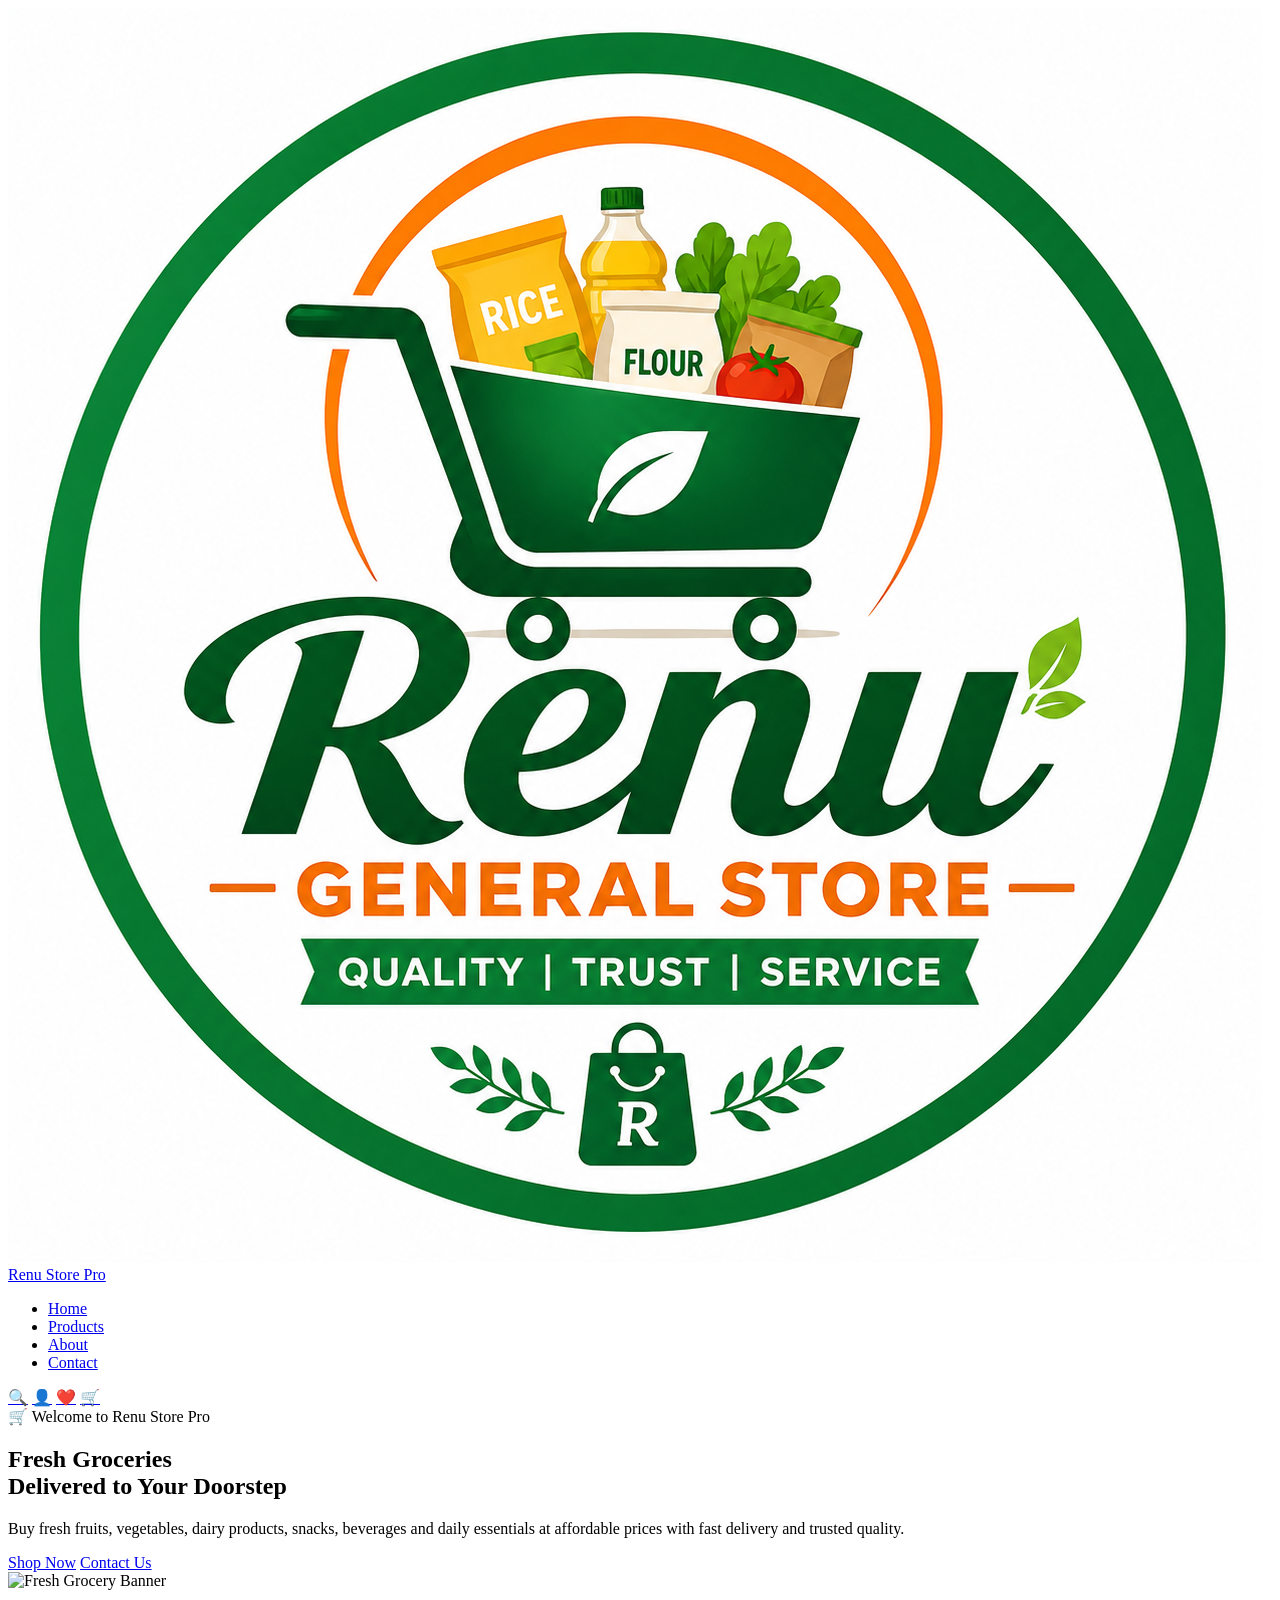
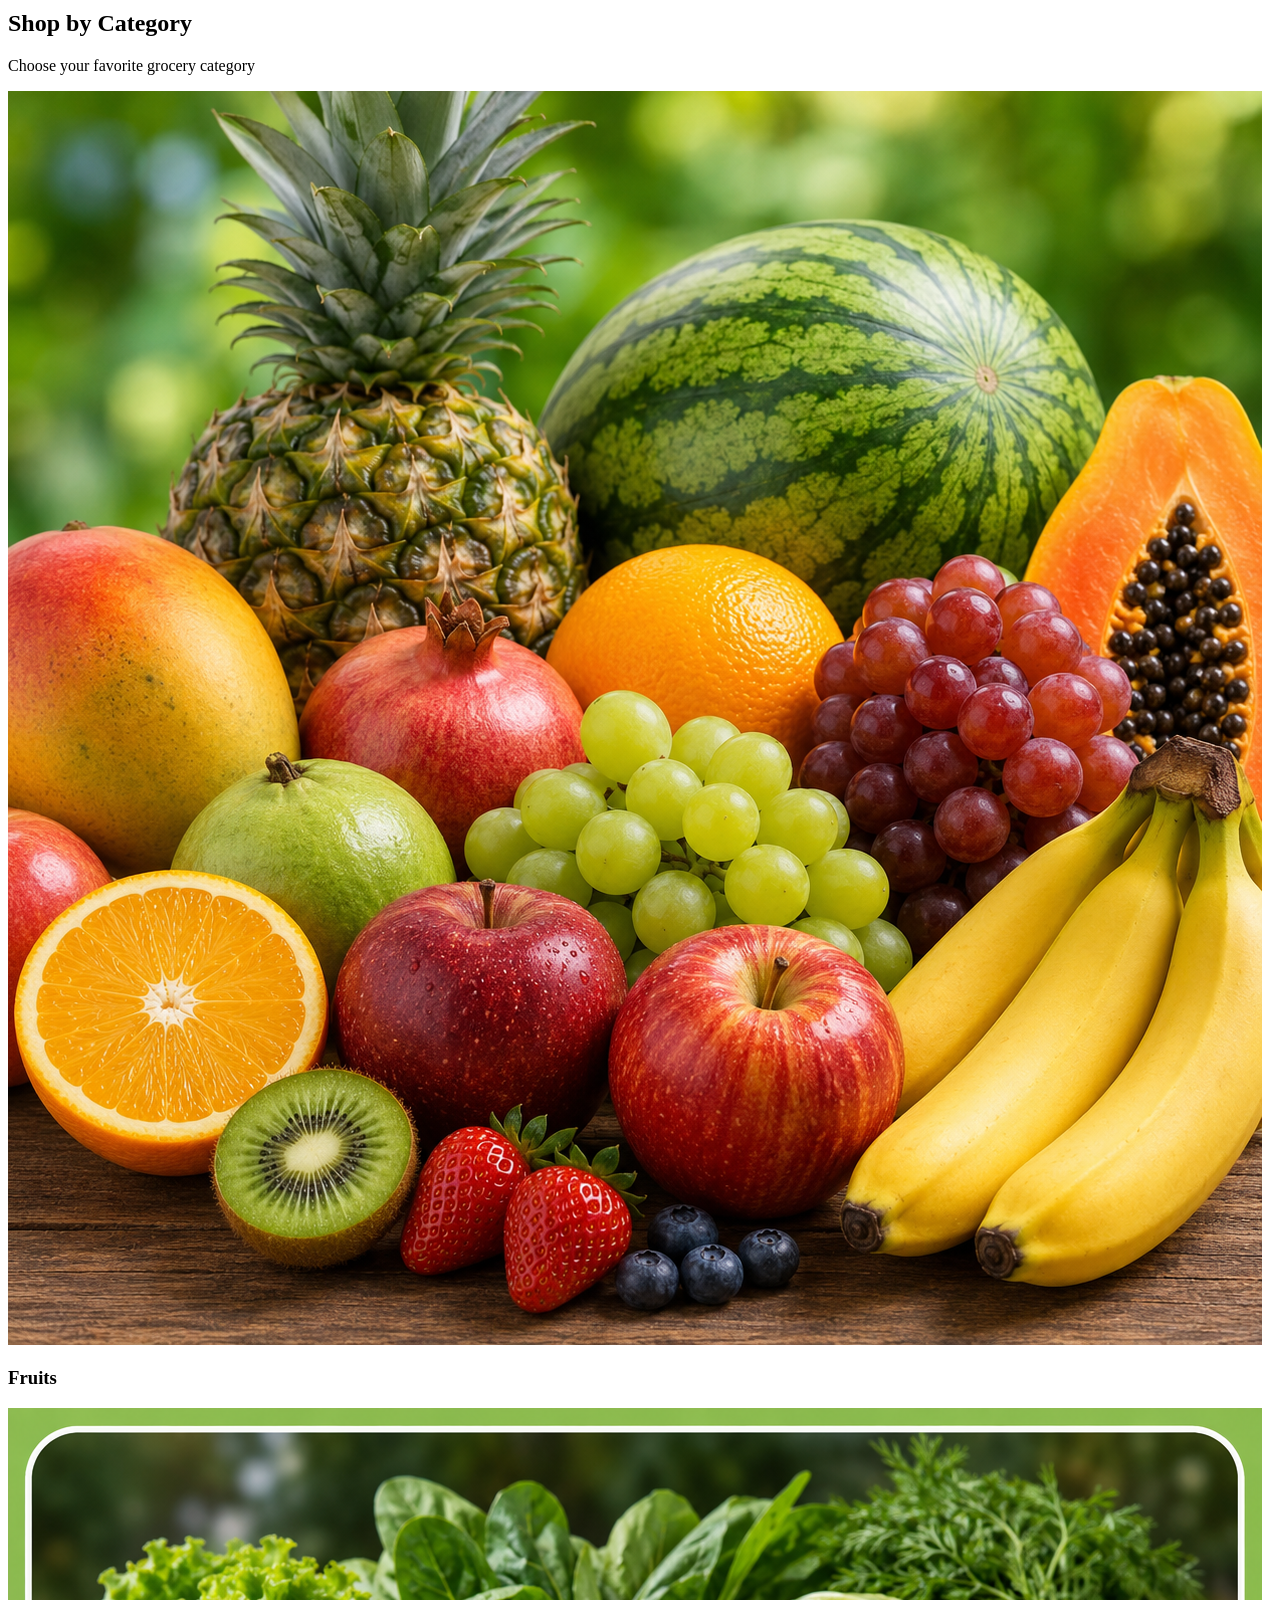
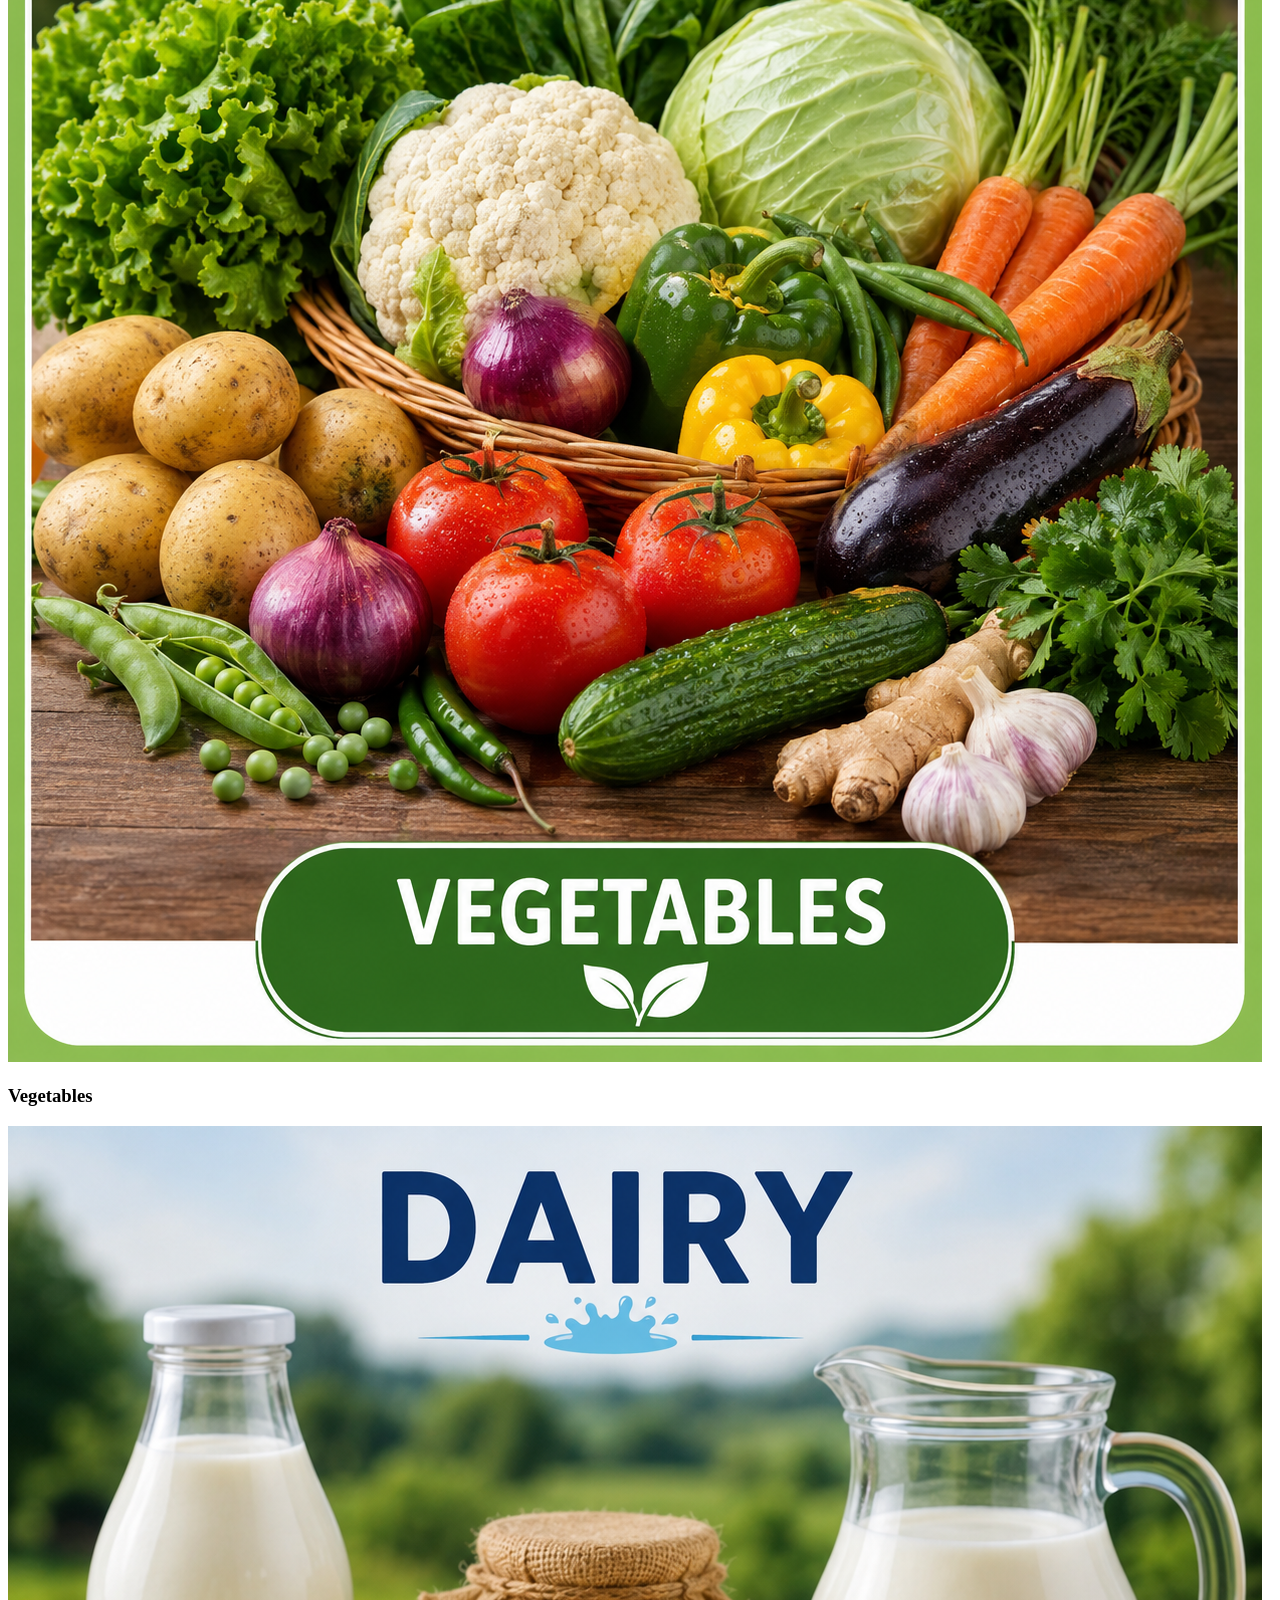
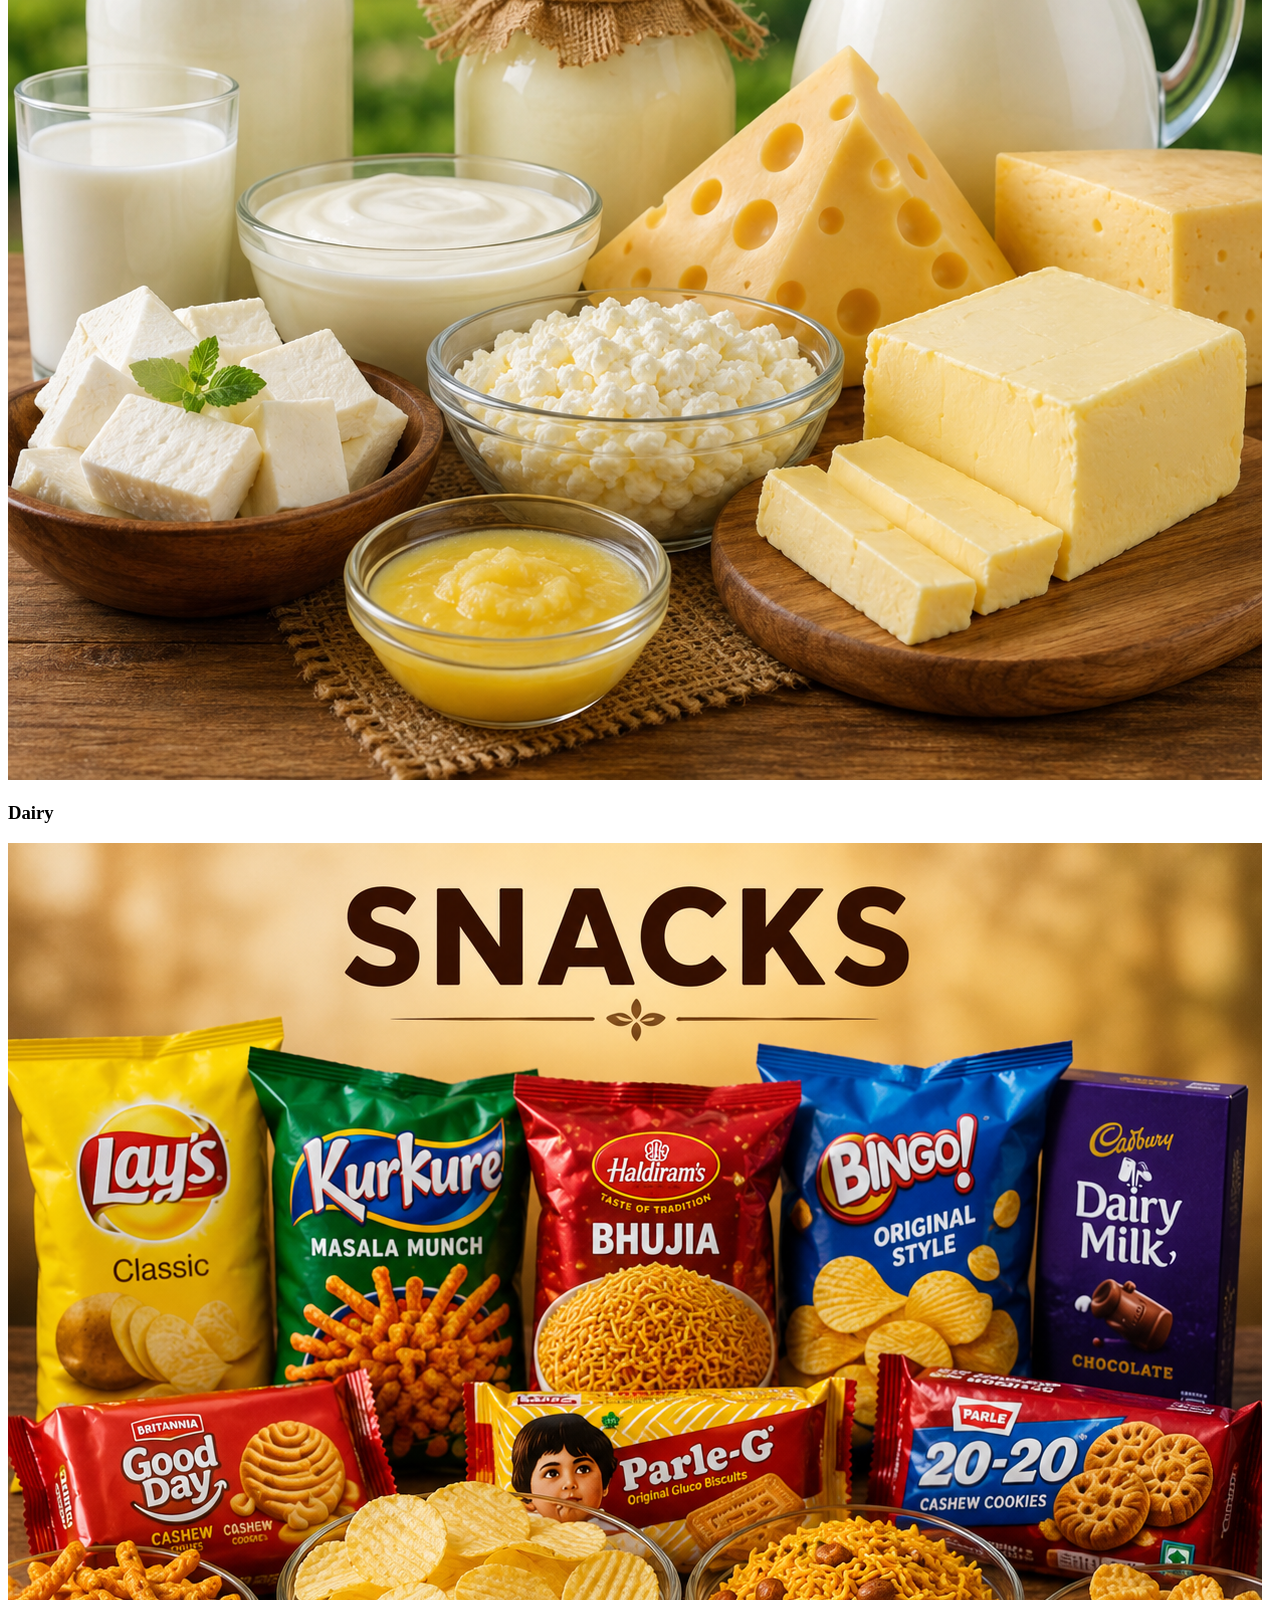
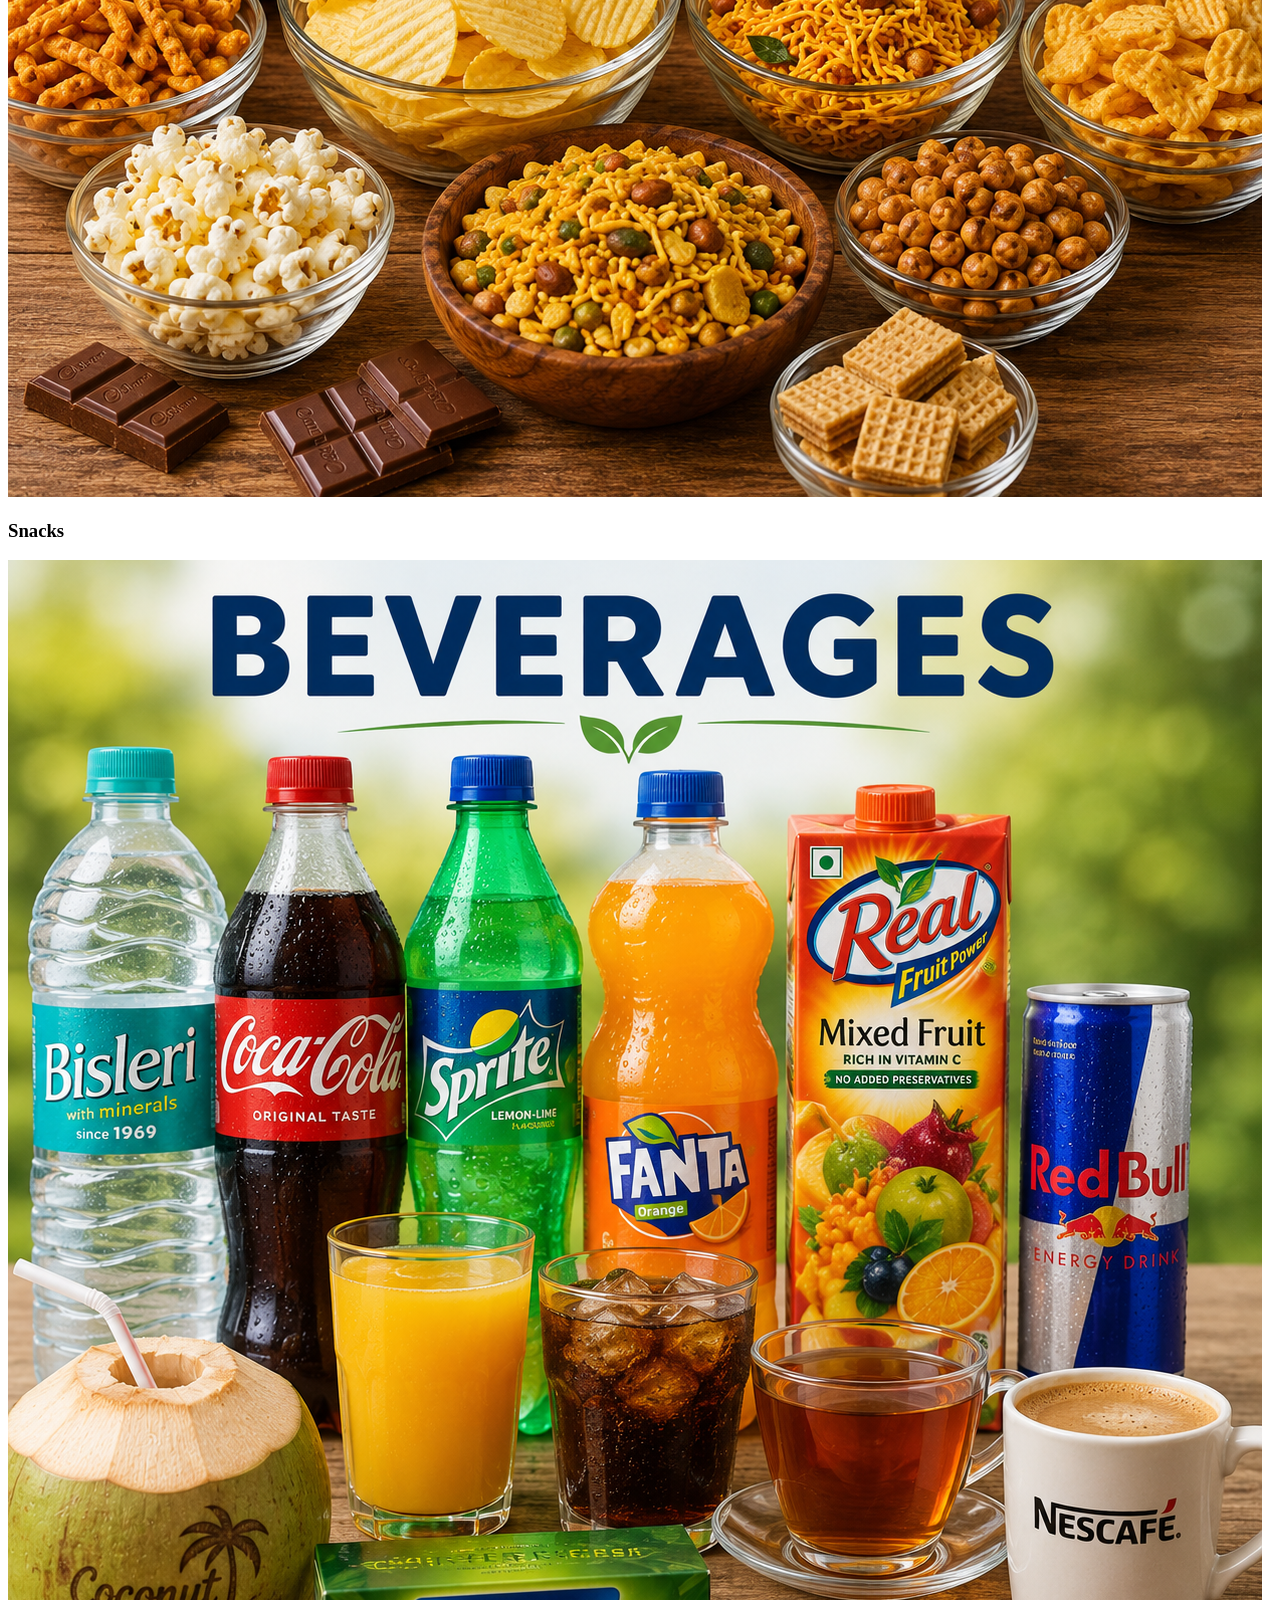
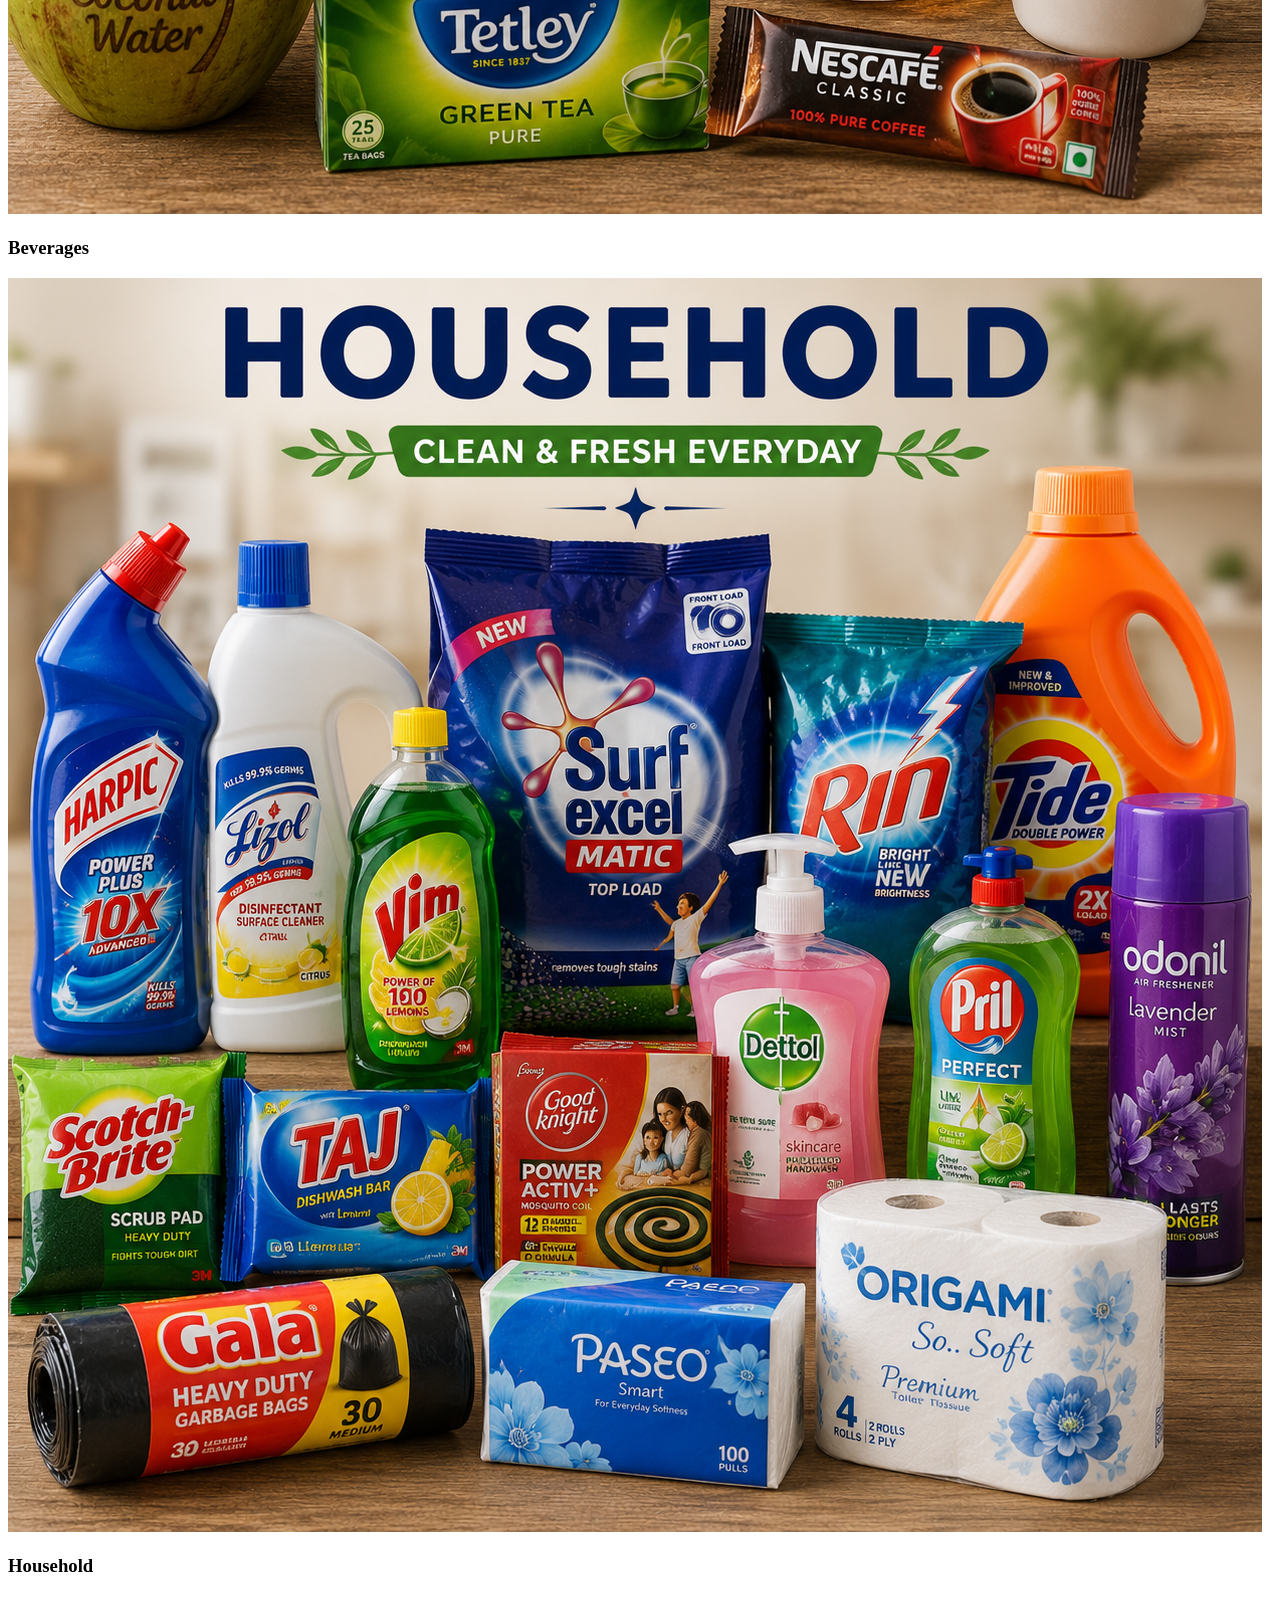
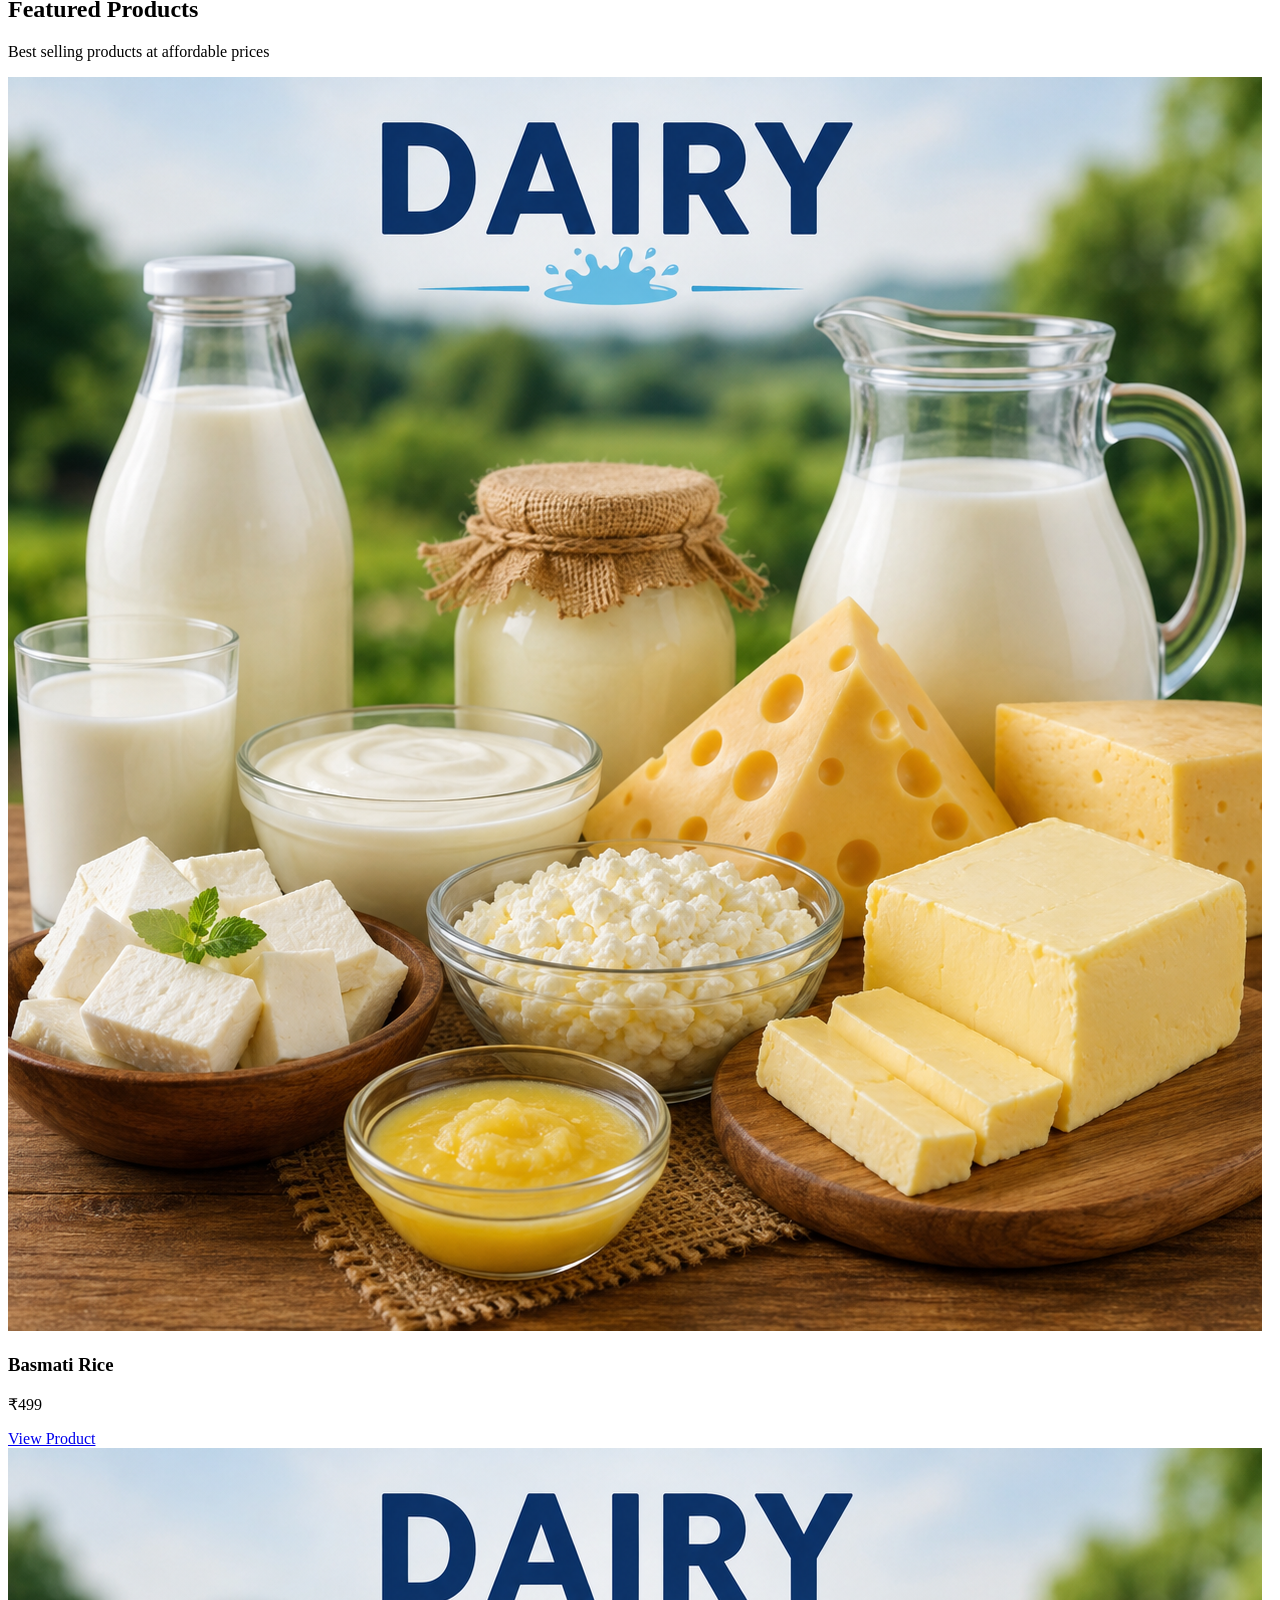
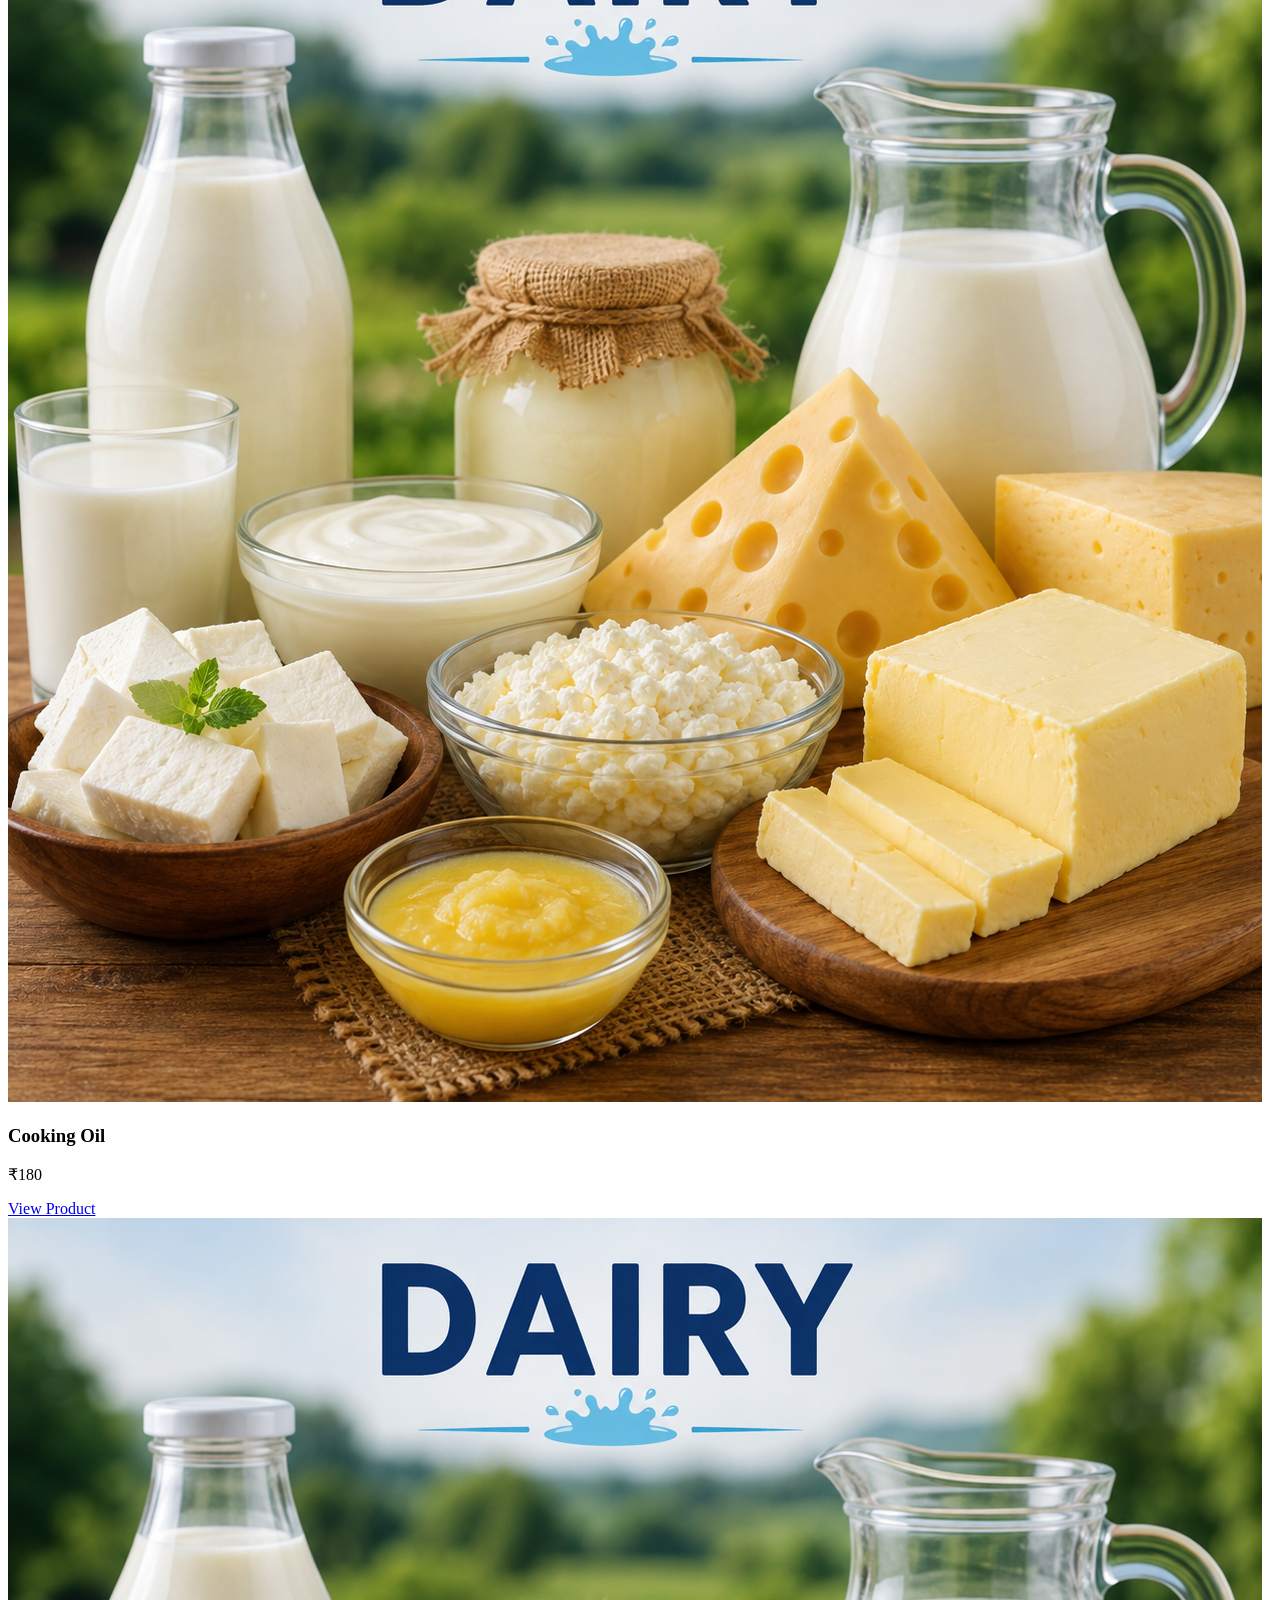
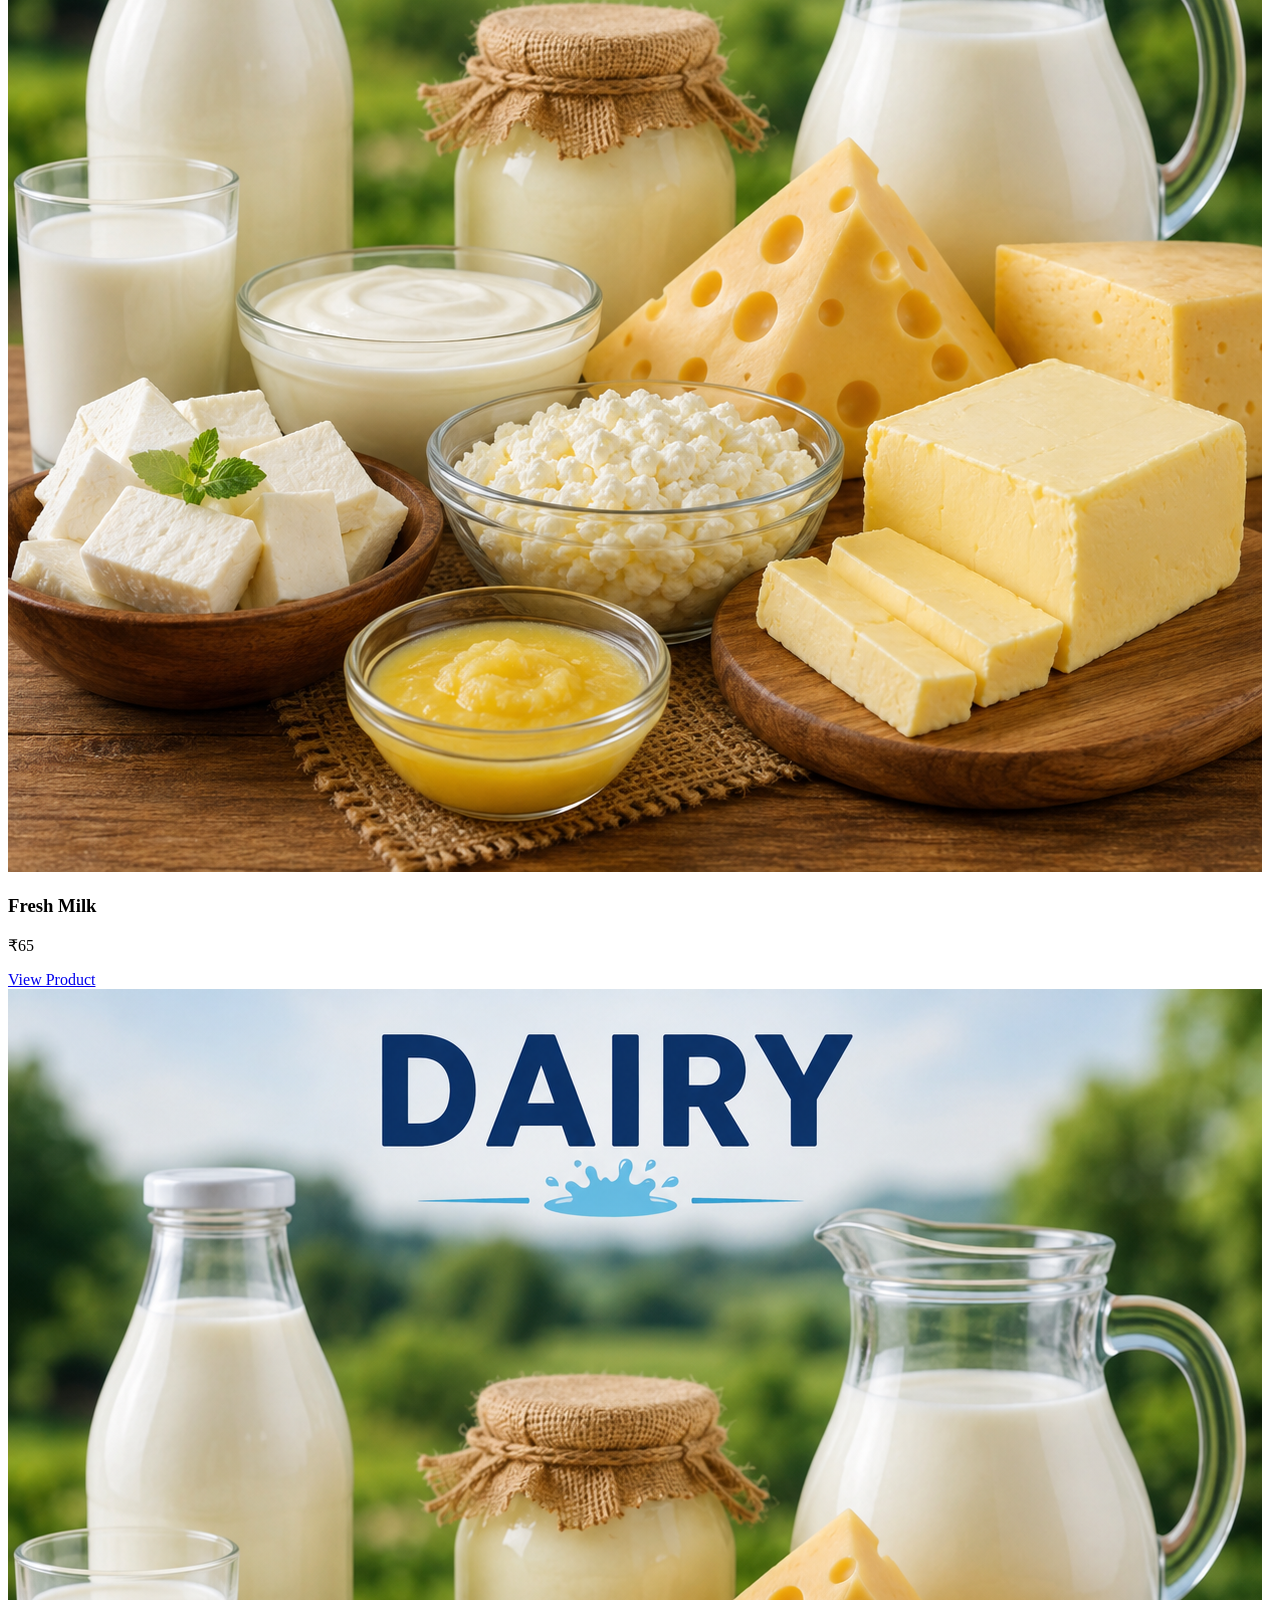
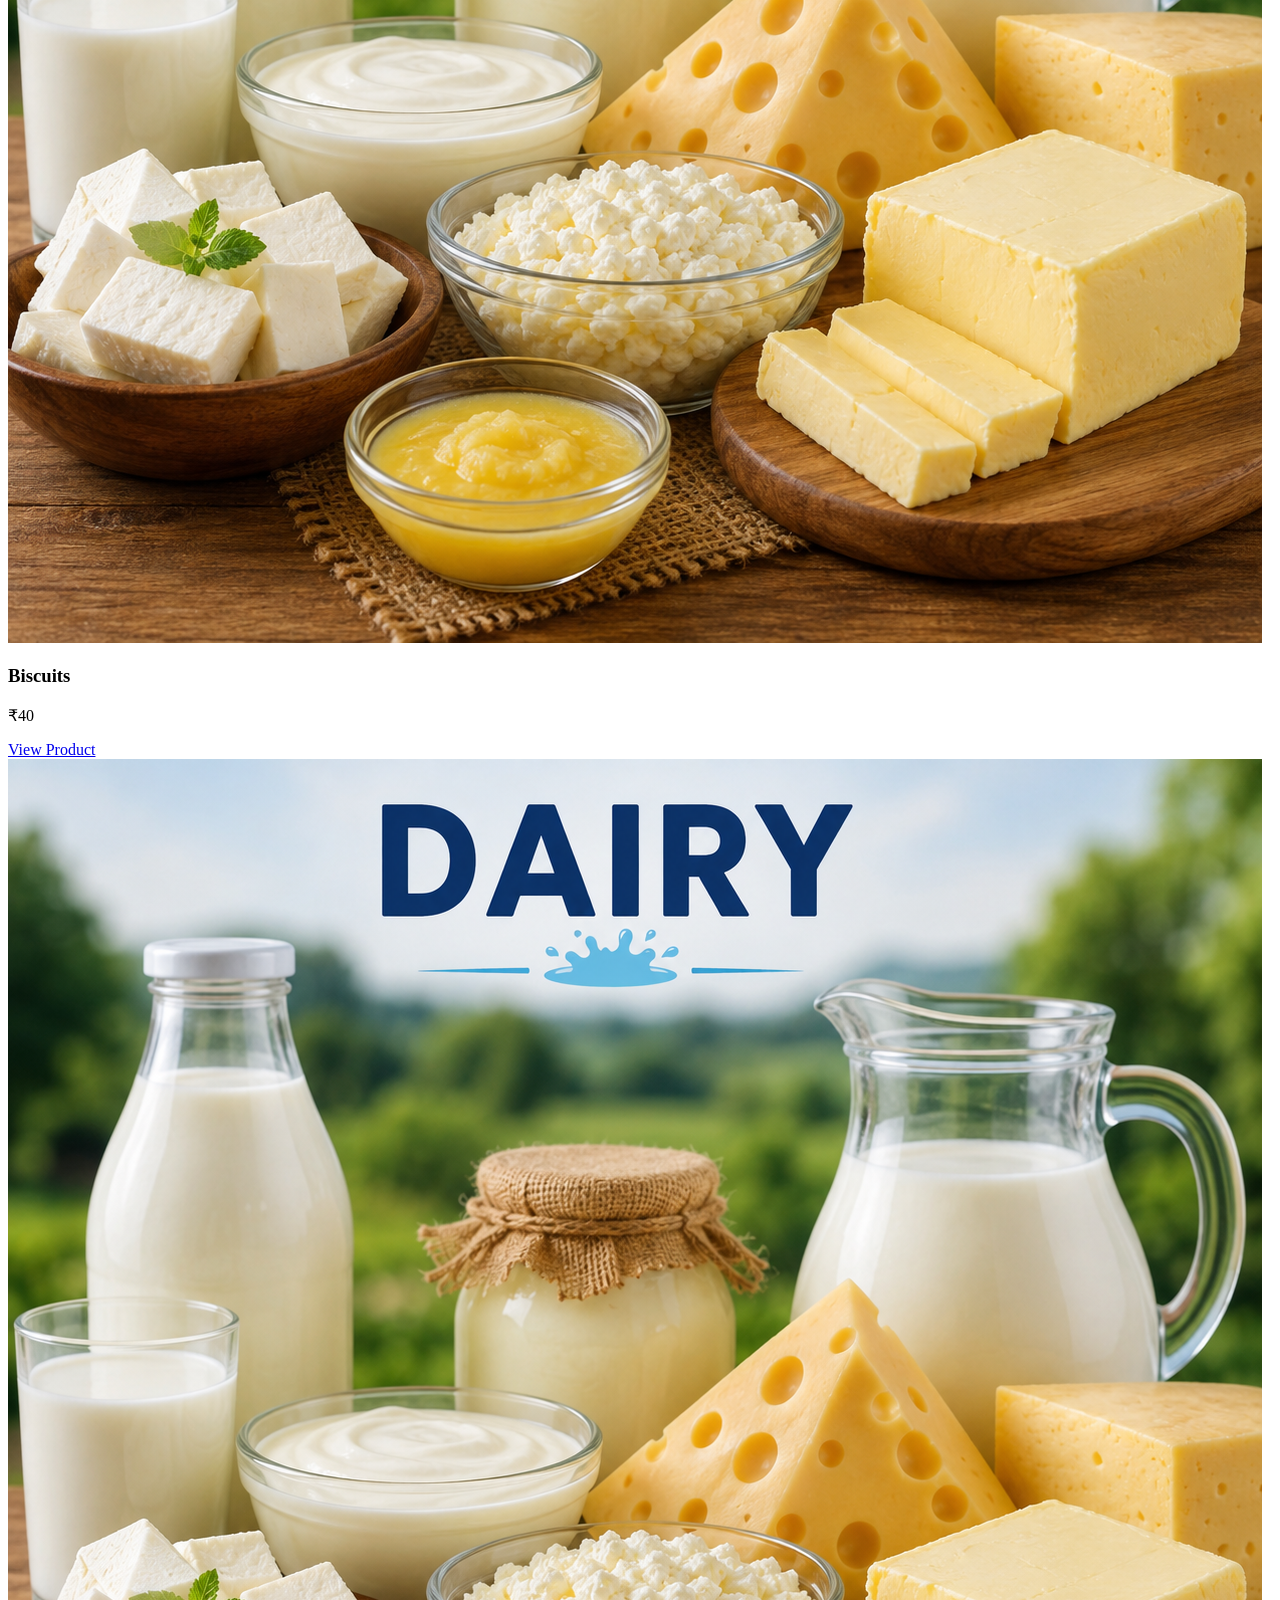
==== index.html @ 9923fb7e "Add files via upload" ====
<!DOCTYPE html>
<html lang="en">
<head>

    <!-- Character Encoding -->
    <meta charset="UTF-8">

    <!-- Responsive Design -->
    <meta name="viewport" content="width=device-width, initial-scale=1.0">

    <!-- Page Title -->
    <title>Renu Store Pro | Grocery & General Store</title>

    <!-- SEO -->
    <meta name="description" content="Renu Store Pro - Fresh groceries, daily essentials, beverages, snacks, household items and more at the best prices.">
    <meta name="keywords" content="grocery store, supermarket, online grocery, daily essentials, Renu Store Pro">
    <meta name="author" content="Renu Store Pro">

    <!-- Robots -->
    <meta name="robots" content="index, follow">

    <!-- Theme Color -->
    <meta name="theme-color" content="#16a34a">

    <!-- Favicon -->
    <link rel="icon" href="favicon.png" type="png">

    <!-- Google Fonts -->
    <link rel="preconnect" href="https://fonts.googleapis.com">
    <link rel="preconnect" href="https://fonts.gstatic.com" crossorigin>

    <link href="https://fonts.googleapis.com/css2?family=Poppins:wght@300;400;500;600;700;800&display=swap" rel="stylesheet">

    <!-- CSS -->
    <link rel="stylesheet" href="css/style.css">
    <link rel="stylesheet" href="css/responsive.css">
    <link rel="stylesheet" href="css/animations.css">
    <link rel="stylesheet" href="css/style.css">
    <link rel="stylesheet" href="css/responsive.css">
    <link rel="stylesheet" href="css/animations.css">
</head>

<body>
<!-- ===== Header Start ===== -->
<header class="header">

    <div class="container">

        <!-- Logo -->
        <a href="index.html" class="logo">
            <img src="favicon.png" alt="Renu Store Pro Logo">
            <span>Renu Store Pro</span>
        </a>

        <!-- Navigation -->
        <nav class="navbar">

            <ul class="nav-links">
                <li><a href="index.html" class="active">Home</a></li>
                <li><a href="products.html">Products</a></li>
                <li><a href="about.html">About</a></li>
                <li><a href="contact.html">Contact</a></li>
            </ul>

        </nav>

        <!-- Right Side Icons -->
        <div class="header-icons">

            <a href="search.html" aria-label="Search">🔍</a>

            <a href="login.html" aria-label="Login">👤</a>

            <a href="wishlist.html" aria-label="Wishlist">❤️</a>

            <a href="cart.html" aria-label="Cart">🛒</a>

        </div>

    </div>

</header>
<!-- ===== Header End ===== -->

<!-- ================= HERO SECTION START ================= -->
<section class="hero">

    <div class="container hero-content">

        <!-- Left Content -->
        <div class="hero-text">

            <span class="hero-tag">🛒 Welcome to Renu Store Pro</span>

            <h1>
                Fresh Groceries <br>
                Delivered to <span>Your Doorstep</span>
            </h1>

            <p>
                Buy fresh fruits, vegetables, dairy products, snacks,
                beverages and daily essentials at affordable prices with
                fast delivery and trusted quality.
            </p>

            <div class="hero-buttons">
                <a href="products.html" class="btn btn-primary">Shop Now</a>

                <a href="contact.html" class="btn btn-secondary">Contact Us</a>
            </div>

        </div>
        <!-- Right Image -->
        <div class="hero-image">
            <img src="assets/images/hero-banner.png"
                 alt="Fresh Grocery Banner">
        </div>

    </div>

</section>
<!-- ================= HERO SECTION END ================= -->

<!-- ================= CATEGORIES SECTION ================= -->
<section class="categories">

    <div class="container">

        <div class="section-title">
            <h2>Shop by Category</h2>
            <p>Choose your favorite grocery category</p>
        </div>

        <div class="category-grid">

            <div class="category-card">
                <img src="file_00000000c2d882118e694c72a60560ac.png" alt="Fruits">
                <h3>Fruits</h3>
            </div>

            <div class="category-card">
                <img src="file_0000000051948207bc971392adc44dbd.png" alt="Vegetables">
                <h3>Vegetables</h3>
            </div>

            <div class="category-card">
                <img src="file_00000000d86c8207a9f916fa72b67d53.png" alt="Dairy">
                <h3>Dairy</h3>
            </div>

            <div class="category-card">
                <img src="file_00000000eae48207b9b727d513110bf8.png" alt="Snacks">
                <h3>Snacks</h3>
            </div>

            <div class="category-card">
                <img src="file_000000008318820796c7d15036efaec2.png" alt="Beverages">
                <h3>Beverages</h3>
            </div>

            <div class="category-card">
                <img src="file_00000000021c821181cc6aaa1bec2bf1.png" alt="Household">
                <h3>Household</h3>
            </div>

        </div>

    </div>

</section>
<!-- ================= END CATEGORIES ================= -->
<!-- ================= FEATURED PRODUCTS ================= -->
<section class="featured-products">

    <div class="container">

        <div class="section-title">
            <h2>Featured Products</h2>
            <p>Best selling products at affordable prices</p>
        </div>

        <div class="product-grid">

            <div class="product-card">
                <img src="file_00000000d86c8207a9f916fa72b67d53.png" alt="Rice">
                <h3>Basmati Rice</h3>
                <p class="price">₹499</p>
                <a href="product.html" class="btn btn-primary">View Product</a>
            </div>

            <div class="product-card">
                <img src="file_00000000d86c8207a9f916fa72b67d53.png" alt="Cooking Oil">
                <h3>Cooking Oil</h3>
                <p class="price">₹180</p>
                <a href="product.html" class="btn btn-primary">View Product</a>
            </div>

            <div class="product-card">
                <img src="file_00000000d86c8207a9f916fa72b67d53.png" alt="Milk">
                <h3>Fresh Milk</h3>
                <p class="price">₹65</p>
                <a href="product.html" class="btn btn-primary">View Product</a>
            </div>
            <div class="product-card">
                <img src="file_00000000d86c8207a9f916fa72b67d53.png" alt="Biscuits">
                <h3>Biscuits</h3>
                <p class="price">₹40</p>
                <a href="product.html" class="btn btn-primary">View Product</a>
            </div>
          <div class="product-card">
                <img src="file_00000000d86c8207a9f916fa72b67d53.png" alt="Biscuits">
                <h3>Biscuits</h3>
                <p class="price">₹40</p>
                <a href="product.html" class="btn btn-primary">View Product</a>
            </div>

        </div>

    </div>

</section>
<!-- ================= END FEATURED PRODUCTS ================= -->
<!-- ================= SPECIAL OFFER ================= -->
<section class="offer">

    <div class="container offer-content">

        <h2>Special Offer 🎉</h2>

        <p>
            Get up to <strong>30% OFF</strong> on selected grocery items.
            Limited time offer. Shop now and save more!
        </p>

        <a href="products.html" class="btn btn-primary">
            Shop Offers
        </a>

    </div>

</section>
<!-- ================= END SPECIAL OFFER ================= -->
<!-- ================= WHY CHOOSE US ================= -->
<section class="why-us">

    <div class="container">

        <div class="section-title">
            <h2>Why Choose Renu Store Pro?</h2>
            <p>We provide the best grocery shopping experience.</p>
        </div>

        <div class="features-grid">

            <div class="feature-card">
                <h3>🚚 Fast Delivery</h3>
                <p>Quick and reliable doorstep delivery.</p>
            </div>

            <div class="feature-card">
                <h3>🥬 Fresh Products</h3>
                <p>Daily fresh fruits, vegetables and groceries.</p>
            </div>

            <div class="feature-card">
                <h3>💳 Secure Payment</h3>
                <p>Safe online payment and Cash on Delivery.</p>
            </div>

            <div class="feature-card">
                <h3>⭐ Quality Guaranteed</h3>
                <p>100% genuine and quality-checked products.</p>
            </div>

        </div>

    </div>

</section>
<!-- ================= END WHY CHOOSE US ================= -->
<!-- ================= TESTIMONIALS ================= -->
<section class="testimonials">

    <div class="container">

        <div class="section-title">
            <h2>What Our Customers Say</h2>
            <p>Trusted by hundreds of happy customers.</p>
        </div>

        <div class="testimonial-grid">

            <div class="testimonial-card">
                <p>"Fresh products and very fast delivery. Highly recommended!"</p>
                <h4>- Rahul Kumar</h4>
            </div>

            <div class="testimonial-card">
                <p>"Best grocery store with affordable prices."</p>
                <h4>- Priya Sharma</h4>
            </div>

            <div class="testimonial-card">
                <p>"Easy ordering process and excellent service."</p>
                <h4>- Aman Singh</h4>
            </div>

        </div>

    </div>

</section>

<!-- ================= NEWSLETTER ================= -->
<section class="newsletter">

    <div class="container">

        <h2>Subscribe to Our Newsletter</h2>

        <p>Get updates about new products and special offers.</p>

        <form class="newsletter-form">
            <input type="email" placeholder="Enter your email" required>
            <button type="submit" class="btn btn-primary">Subscribe</button>
        </form>

    </div>

</section>

<!-- ================= FOOTER ================= -->
<footer class="footer">

    <div class="container">

        <div class="footer-logo">
            <h2>Renu Store Pro</h2>
            <p>Your Trusted Grocery Store.</p>
        </div>

        <div class="footer-links">
            <a href="about.html">About</a>
            <a href="products.html">Products</a>
            <a href="contact.html">Contact</a>
            <a href="privacy-policy.html">Privacy Policy</a>
        </div>

        <div class="footer-contact">
            <p>📍 Jamshedpur, Jharkhand</p>
            <p>📞 +91 XXXXXXXXXX</p>
            <p>📧 support@renustorepro.in</p>
        </div>

        <hr>

        <p class="copyright">
            © 2026 Renu Store Pro. All Rights Reserved.
        </p>

    </div>

</footer>
<script src="js/app.js"></script>
<script src="js/cart.js"></script>
<script src="js/auth.js"></script>
<script src="js/search.js"></script>
<script src="js/ui.js"></script>
</body>
</html>
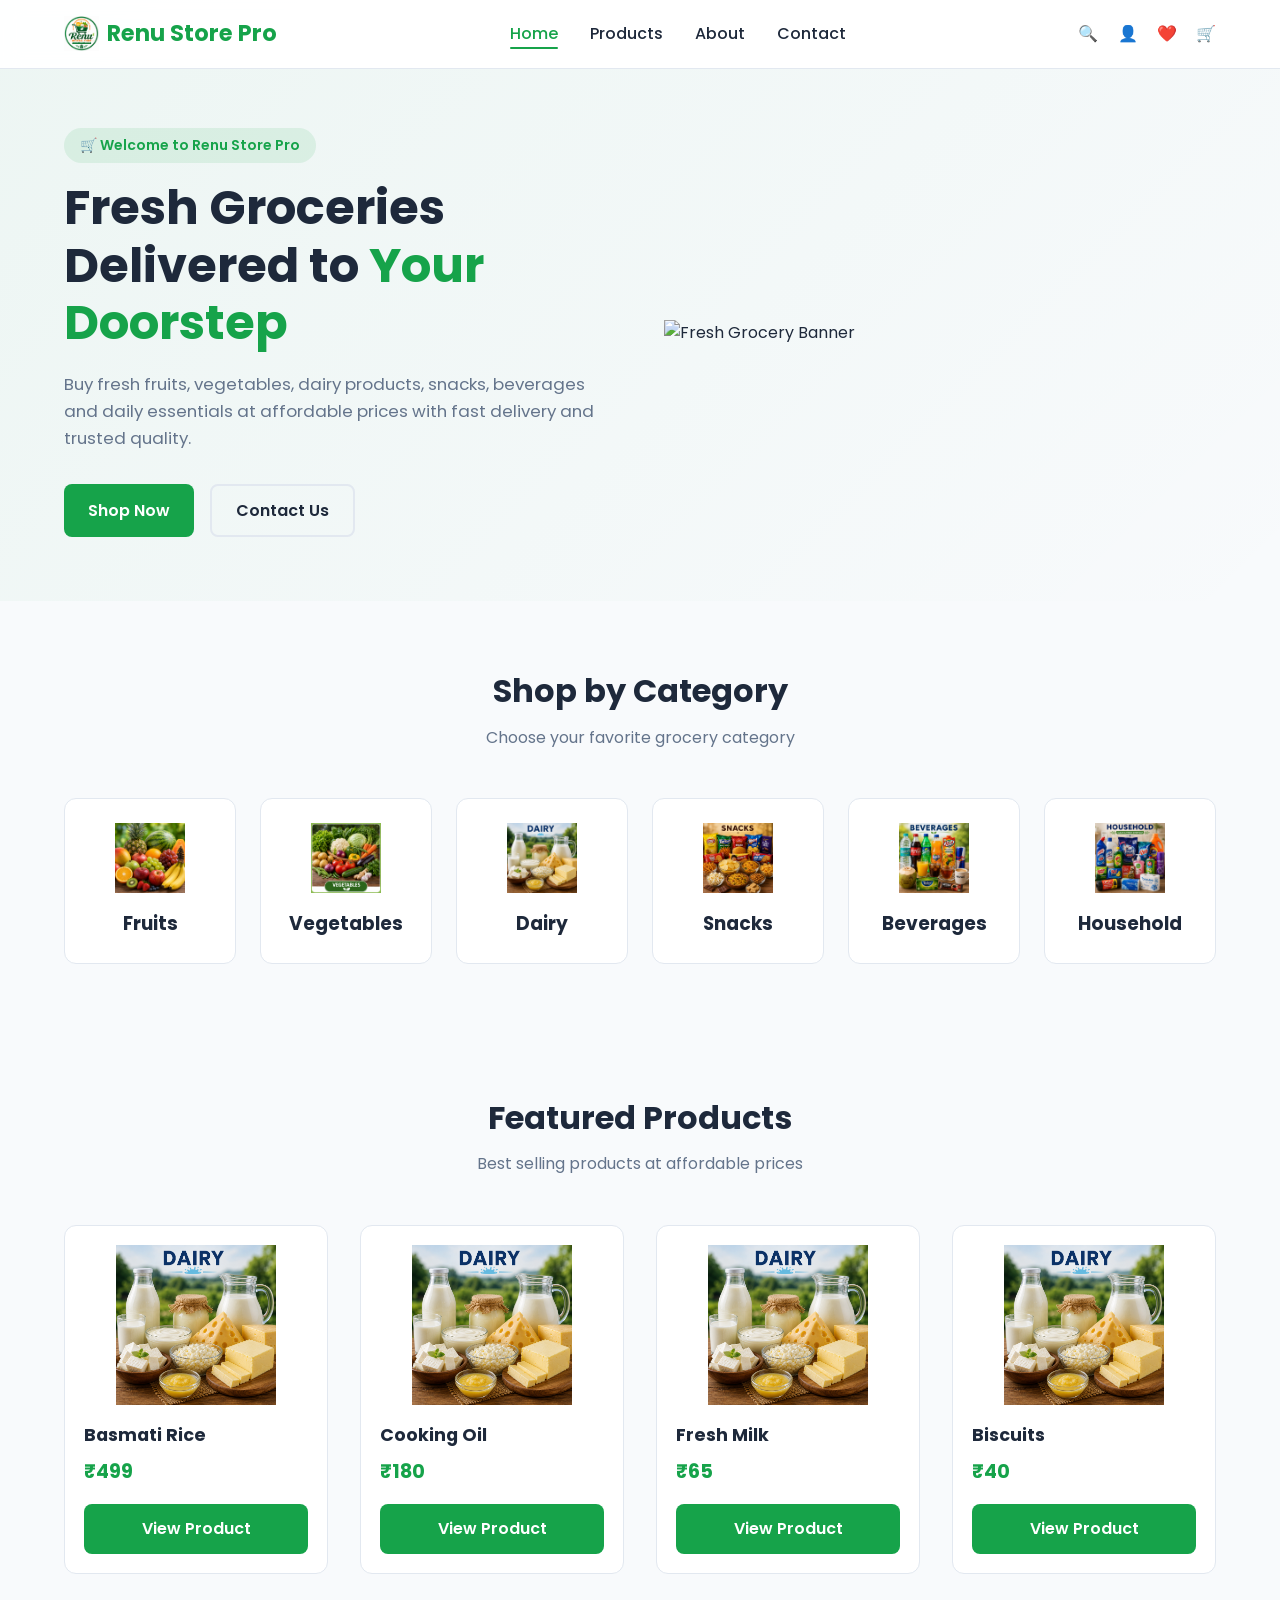
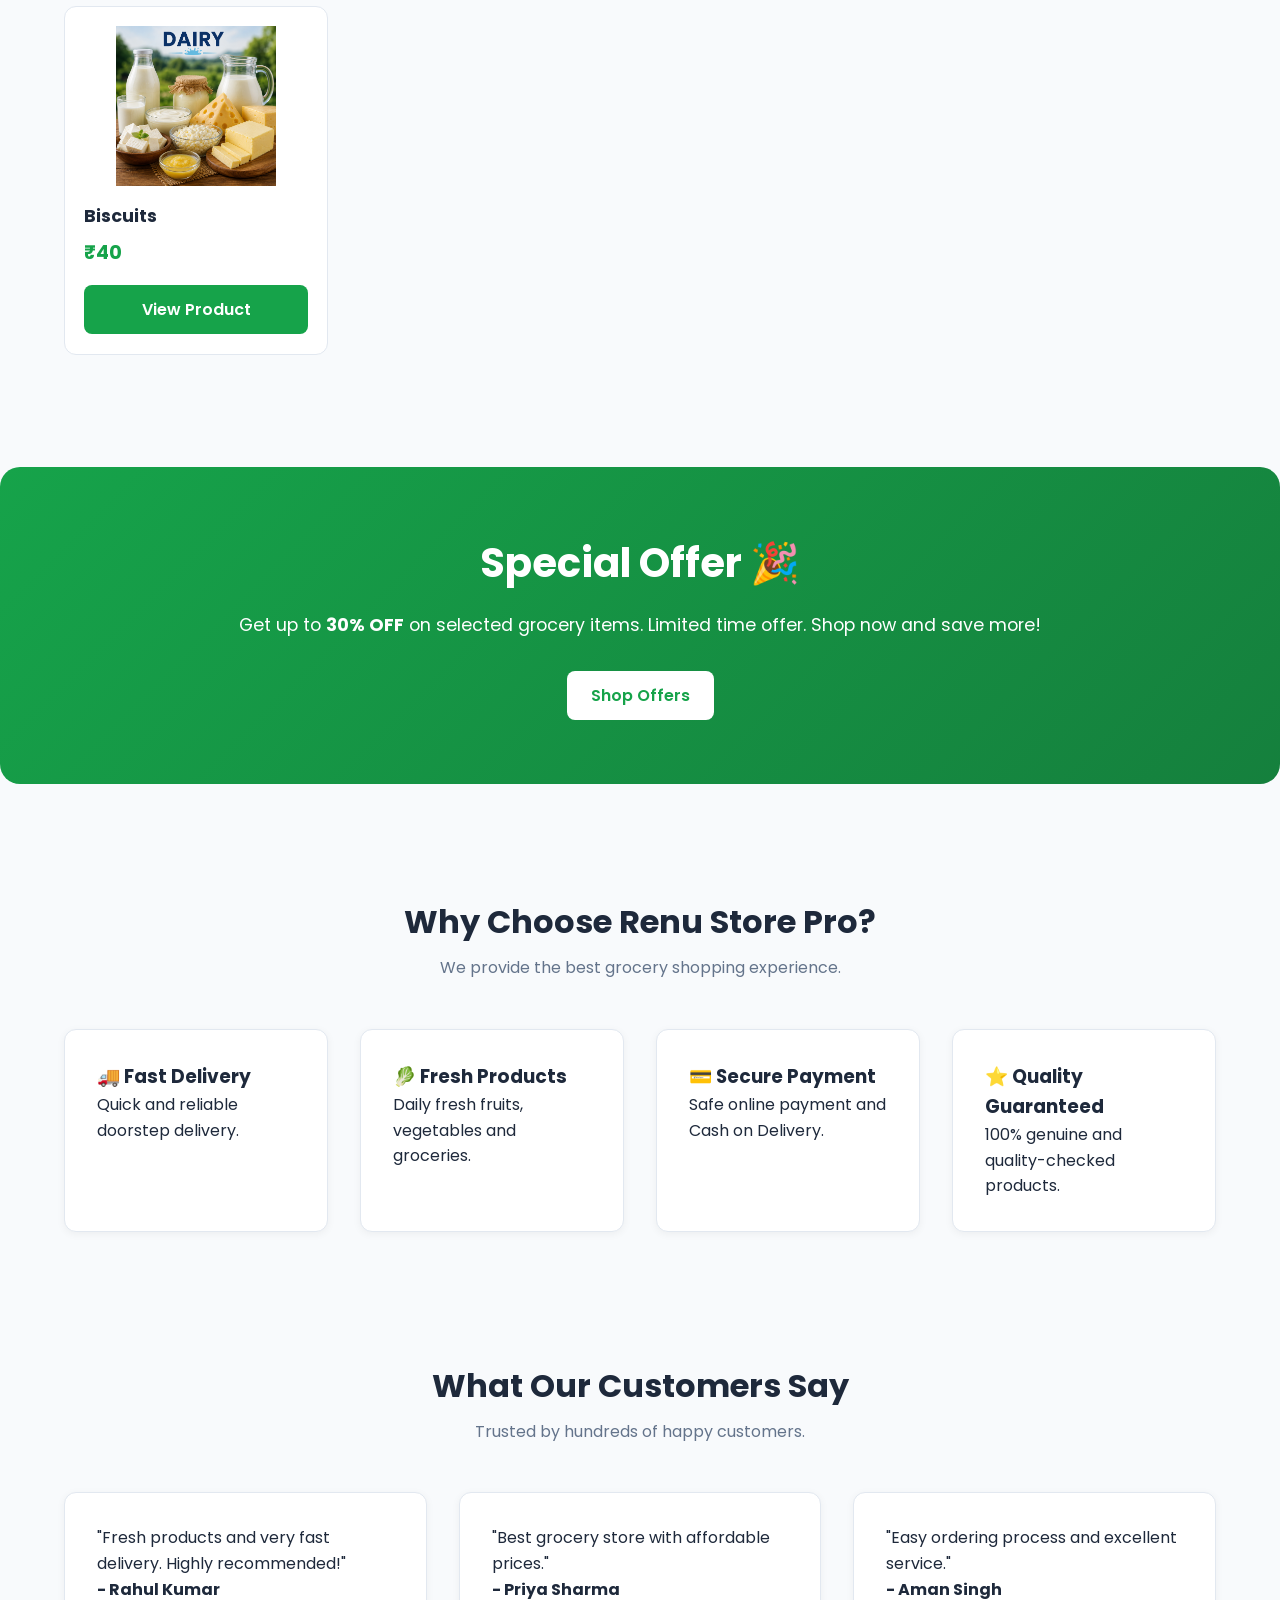
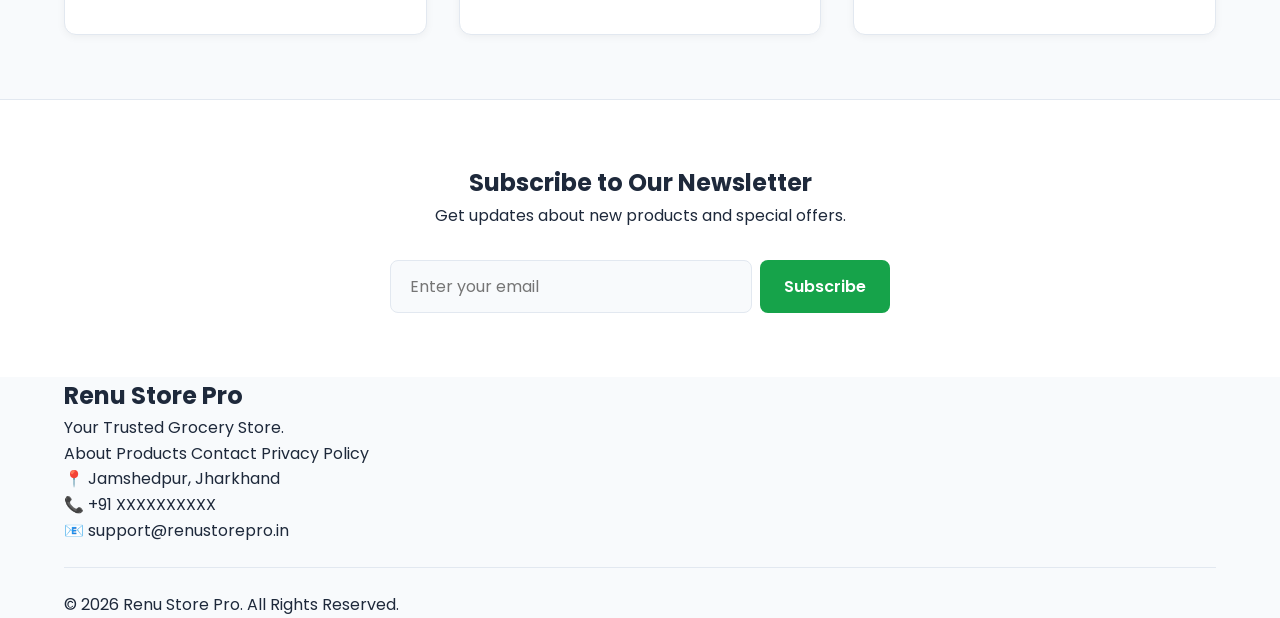
==== commit 27365db5: "Simplify CSS link references in index.html" ====
--- a/index.html
+++ b/index.html
@@ -32,12 +32,10 @@
     <link href="https://fonts.googleapis.com/css2?family=Poppins:wght@300;400;500;600;700;800&display=swap" rel="stylesheet">
 
     <!-- CSS -->
-    <link rel="stylesheet" href="css/style.css">
-    <link rel="stylesheet" href="css/responsive.css">
-    <link rel="stylesheet" href="css/animations.css">
-    <link rel="stylesheet" href="css/style.css">
-    <link rel="stylesheet" href="css/responsive.css">
-    <link rel="stylesheet" href="css/animations.css">
+    <link rel="stylesheet" href="style.css">
+    <link rel="stylesheet" href="responsive.css">
+    <link rel="stylesheet" href="animations.css">
+    
 </head>
 
 <body>
@@ -367,4 +365,4 @@
 <script src="js/search.js"></script>
 <script src="js/ui.js"></script>
 </body>
-</html>+</html>
--- a/style.css
+++ b/style.css
@@ -0,0 +1,838 @@
+/* ==========================================================================
+   Renu Store Pro - Master Stylesheet
+   Includes: Reset, CSS Variables, Light/Dark Theme, Layouts, Components, 
+   Animations & Responsive Styles.
+   ========================================================================== */
+
+/* --------------------------------------------------------------------------
+   1. CSS VARIABLES (THEMING)
+   -------------------------------------------------------------------------- */
+:root {
+    --primary-color: #16a34a;
+    --primary-hover: #15803d;
+    --secondary-color: #0f172a;
+    --bg-main: #f8fafc;
+    --bg-card: #ffffff;
+    --bg-header: rgba(255, 255, 255, 0.95);
+    --text-primary: #1e293b;
+    --text-muted: #64748b;
+    --border-color: #e2e8f0;
+    --shadow-sm: 0 2px 8px rgba(0, 0, 0, 0.05);
+    --shadow-md: 0 4px 20px rgba(0, 0, 0, 0.08);
+    --shadow-lg: 0 10px 30px rgba(0, 0, 0, 0.12);
+    --radius-sm: 8px;
+    --radius-md: 12px;
+    --radius-lg: 20px;
+    --transition: all 0.3s cubic-bezier(0.4, 0, 0.2, 1);
+}
+
+/* Dark Mode Palette */
+body.dark-mode {
+    --bg-main: #0b0f17;
+    --bg-card: #1e293b;
+    --bg-header: rgba(15, 23, 42, 0.95);
+    --text-primary: #f8fafc;
+    --text-muted: #94a3b8;
+    --border-color: #334155;
+    --shadow-sm: 0 2px 8px rgba(0, 0, 0, 0.3);
+    --shadow-md: 0 4px 20px rgba(0, 0, 0, 0.4);
+    --shadow-lg: 0 10px 30px rgba(0, 0, 0, 0.5);
+}
+
+/* --------------------------------------------------------------------------
+   2. GLOBAL RESET & BASE STYLES
+   -------------------------------------------------------------------------- */
+*, *::before, *::after {
+    margin: 0;
+    padding: 0;
+    box-sizing: border-box;
+}
+
+html {
+    scroll-behavior: smooth;
+    font-size: 16px;
+}
+
+body {
+    font-family: 'Poppins', sans-serif;
+    background-color: var(--bg-main);
+    color: var(--text-primary);
+    line-height: 1.6;
+    transition: background-color 0.3s ease, color 0.3s ease;
+    overflow-x: hidden;
+}
+
+a {
+    text-decoration: none;
+    color: inherit;
+    transition: var(--transition);
+}
+
+ul {
+    list-style: none;
+}
+
+img {
+    max-width: 100%;
+    height: auto;
+    display: block;
+}
+
+button, input, textarea, select {
+    font-family: inherit;
+    font-size: 1rem;
+    outline: none;
+    border: none;
+}
+
+.container {
+    width: 90%;
+    max-width: 1200px;
+    margin: 0 auto;
+}
+
+hr {
+    border: none;
+    border-top: 1px solid var(--border-color);
+    margin: 1.5rem 0;
+}
+
+/* --------------------------------------------------------------------------
+   3. BUTTONS & UI ELEMENTS
+   -------------------------------------------------------------------------- */
+.btn {
+    display: inline-flex;
+    align-items: center;
+    justify-content: center;
+    padding: 0.75rem 1.5rem;
+    font-weight: 600;
+    border-radius: var(--radius-sm);
+    cursor: pointer;
+    transition: var(--transition);
+}
+
+.btn-primary {
+    background-color: var(--primary-color);
+    color: #ffffff;
+}
+
+.btn-primary:hover {
+    background-color: var(--primary-hover);
+    transform: translateY(-2px);
+    box-shadow: 0 4px 12px rgba(22, 163, 74, 0.3);
+}
+
+.btn-secondary {
+    background-color: transparent;
+    color: var(--text-primary);
+    border: 2px solid var(--border-color);
+}
+
+.btn-secondary:hover {
+    border-color: var(--primary-color);
+    color: var(--primary-color);
+}
+
+/* Back to Top Button */
+#topBtn {
+    position: fixed;
+    bottom: 30px;
+    right: 30px;
+    width: 45px;
+    height: 45px;
+    background-color: var(--primary-color);
+    color: #fff;
+    border-radius: 50%;
+    display: none;
+    align-items: center;
+    justify-content: center;
+    font-size: 1.2rem;
+    cursor: pointer;
+    z-index: 999;
+    box-shadow: var(--shadow-md);
+    transition: var(--transition);
+}
+
+#topBtn:hover {
+    transform: translateY(-4px);
+    background-color: var(--primary-hover);
+}
+
+/* Toast Notifications */
+.toast {
+    position: fixed;
+    bottom: 20px;
+    left: 50%;
+    transform: translateX(-50%) translateY(100px);
+    background-color: var(--secondary-color);
+    color: #ffffff;
+    padding: 0.8rem 1.8rem;
+    border-radius: 30px;
+    font-size: 0.95rem;
+    font-weight: 500;
+    box-shadow: var(--shadow-lg);
+    opacity: 0;
+    transition: all 0.4s cubic-bezier(0.68, -0.55, 0.265, 1.55);
+    z-index: 10000;
+}
+
+.toast.show {
+    transform: translateX(-50%) translateY(0);
+    opacity: 1;
+}
+
+/* Page Loader */
+#pageLoader {
+    position: fixed;
+    top: 0;
+    left: 0;
+    width: 100vw;
+    height: 100vh;
+    background-color: var(--bg-main);
+    display: flex;
+    justify-content: center;
+    align-items: center;
+    z-index: 99999;
+    transition: opacity 0.5s ease;
+}
+
+#pageLoader::after {
+    content: "";
+    width: 50px;
+    height: 50px;
+    border: 5px solid var(--border-color);
+    border-top-color: var(--primary-color);
+    border-radius: 50%;
+    animation: spin 0.8s linear infinite;
+}
+
+@keyframes spin {
+    to { transform: rotate(360deg); }
+}
+
+/* --------------------------------------------------------------------------
+   4. HEADER & NAVBAR
+   -------------------------------------------------------------------------- */
+.header {
+    position: fixed;
+    top: 0;
+    left: 0;
+    width: 100%;
+    background-color: var(--bg-header);
+    backdrop-filter: blur(10px);
+    z-index: 1000;
+    padding: 1rem 0;
+    border-bottom: 1px solid var(--border-color);
+    transition: var(--transition);
+}
+
+.header.sticky {
+    padding: 0.75rem 0;
+    box-shadow: var(--shadow-md);
+}
+
+.header .container {
+    display: flex;
+    align-items: center;
+    justify-content: space-between;
+}
+
+.logo {
+    display: flex;
+    align-items: center;
+    gap: 0.5rem;
+    font-size: 1.4rem;
+    font-weight: 700;
+    color: var(--primary-color);
+}
+
+.logo img {
+    height: 35px;
+}
+
+.nav-links, .navbar {
+    display: flex;
+    align-items: center;
+    gap: 2rem;
+}
+
+.nav-links a, .navbar a {
+    font-weight: 500;
+    color: var(--text-primary);
+    position: relative;
+}
+
+.nav-links a:hover, .nav-links a.active,
+.navbar a:hover, .navbar a.active {
+    color: var(--primary-color);
+}
+
+.nav-links a.active::after, .navbar a.active::after {
+    content: '';
+    position: absolute;
+    bottom: -4px;
+    left: 0;
+    width: 100%;
+    height: 2px;
+    background-color: var(--primary-color);
+    border-radius: 2px;
+}
+
+.header-icons, .header-actions {
+    display: flex;
+    align-items: center;
+    gap: 1.2rem;
+}
+
+.cart-icon {
+    position: relative;
+    font-size: 1.3rem;
+}
+
+.cart-count {
+    position: absolute;
+    top: -8px;
+    right: -10px;
+    background-color: #ef4444;
+    color: #ffffff;
+    font-size: 0.75rem;
+    font-weight: 700;
+    width: 18px;
+    height: 18px;
+    border-radius: 50%;
+    display: flex;
+    align-items: center;
+    justify-content: center;
+}
+
+.menu-toggle {
+    display: none;
+    background: none;
+    font-size: 1.5rem;
+    color: var(--text-primary);
+    cursor: pointer;
+}
+
+/* --------------------------------------------------------------------------
+   5. HERO SECTION
+   -------------------------------------------------------------------------- */
+.hero {
+    padding: 8rem 0 4rem;
+    background: linear-gradient(135deg, rgba(22,163,74,0.05) 0%, rgba(0,0,0,0) 100%);
+}
+
+.hero-content {
+    display: grid;
+    grid-template-columns: 1fr 1fr;
+    align-items: center;
+    gap: 3rem;
+}
+
+.hero-tag {
+    display: inline-block;
+    padding: 0.4rem 1rem;
+    background-color: rgba(22, 163, 74, 0.1);
+    color: var(--primary-color);
+    font-weight: 600;
+    border-radius: 20px;
+    margin-bottom: 1rem;
+    font-size: 0.875rem;
+}
+
+.hero-text h1 {
+    font-size: 3rem;
+    line-height: 1.2;
+    margin-bottom: 1.2rem;
+}
+
+.hero-text h1 span {
+    color: var(--primary-color);
+}
+
+.hero-text p {
+    color: var(--text-muted);
+    margin-bottom: 2rem;
+    font-size: 1.05rem;
+}
+
+.hero-buttons {
+    display: flex;
+    gap: 1rem;
+}
+
+/* --------------------------------------------------------------------------
+   6. CATEGORIES & PRODUCTS GRID
+   -------------------------------------------------------------------------- */
+.section-title {
+    text-align: center;
+    margin-bottom: 3rem;
+}
+
+.section-title h2 {
+    font-size: 2rem;
+    margin-bottom: 0.5rem;
+}
+
+.section-title p {
+    color: var(--text-muted);
+}
+
+.categories, .featured-products, .why-us, .testimonials {
+    padding: 4rem 0;
+}
+
+.category-grid {
+    display: grid;
+    grid-template-columns: repeat(auto-fit, minmax(160px, 1fr));
+    gap: 1.5rem;
+}
+
+.category-card {
+    background-color: var(--bg-card);
+    padding: 1.5rem;
+    border-radius: var(--radius-md);
+    text-align: center;
+    border: 1px solid var(--border-color);
+    transition: var(--transition);
+    cursor: pointer;
+}
+
+.category-card:hover {
+    transform: translateY(-5px);
+    box-shadow: var(--shadow-md);
+    border-color: var(--primary-color);
+}
+
+.category-card img {
+    height: 70px;
+    margin: 0 auto 1rem;
+    object-fit: contain;
+}
+
+/* Products Grid */
+.product-grid {
+    display: grid;
+    grid-template-columns: repeat(auto-fit, minmax(230px, 1fr));
+    gap: 2rem;
+}
+
+.product-card {
+    background-color: var(--bg-card);
+    border-radius: var(--radius-md);
+    padding: 1.2rem;
+    border: 1px solid var(--border-color);
+    transition: var(--transition);
+    display: flex;
+    flex-direction: column;
+    justify-content: space-between;
+}
+
+.product-card:hover {
+    transform: translateY(-6px);
+    box-shadow: var(--shadow-lg);
+}
+
+.product-card img {
+    height: 160px;
+    object-fit: contain;
+    margin-bottom: 1rem;
+    width: 100%;
+}
+
+.product-card h3 {
+    font-size: 1.1rem;
+    margin-bottom: 0.5rem;
+}
+
+.product-card .price {
+    font-size: 1.2rem;
+    font-weight: 700;
+    color: var(--primary-color);
+    margin-bottom: 1rem;
+}
+
+/* --------------------------------------------------------------------------
+   7. PROMO OFFER & FEATURES & TESTIMONIALS
+   -------------------------------------------------------------------------- */
+.offer {
+    background: linear-gradient(135deg, var(--primary-color), var(--primary-hover));
+    color: #ffffff;
+    padding: 4rem 0;
+    text-align: center;
+    border-radius: var(--radius-lg);
+    margin: 3rem auto;
+}
+
+.offer-content h2 {
+    font-size: 2.5rem;
+    margin-bottom: 1rem;
+}
+
+.offer-content p {
+    font-size: 1.1rem;
+    margin-bottom: 2rem;
+}
+
+.offer .btn {
+    background-color: #ffffff;
+    color: var(--primary-color);
+}
+
+.features-grid, .testimonial-grid {
+    display: grid;
+    grid-template-columns: repeat(auto-fit, minmax(240px, 1fr));
+    gap: 2rem;
+}
+
+.feature-card, .testimonial-card {
+    background-color: var(--bg-card);
+    padding: 2rem;
+    border-radius: var(--radius-md);
+    border: 1px solid var(--border-color);
+    box-shadow: var(--shadow-sm);
+}
+
+/* Newsletter */
+.newsletter {
+    background-color: var(--bg-card);
+    padding: 4rem 0;
+    text-align: center;
+    border-top: 1px solid var(--border-color);
+}
+
+.newsletter-form {
+    display: flex;
+    max-width: 500px;
+    margin: 2rem auto 0;
+    gap: 0.5rem;
+}
+
+.newsletter-form input {
+    flex: 1;
+    padding: 0.8rem 1.2rem;
+    border: 1px solid var(--border-color);
+    border-radius: var(--radius-sm);
+    background-color: var(--bg-main);
+    color: var(--text-primary);
+}
+
+/* --------------------------------------------------------------------------
+   8. CART & CHECKOUT PAGES
+   -------------------------------------------------------------------------- */
+.cart-page, .checkout-page, .auth-page {
+    padding: 8rem 0 5rem;
+}
+
+.cart-layout, .checkout-layout {
+    display: grid;
+    grid-template-columns: 2fr 1fr;
+    gap: 2rem;
+    margin-top: 2rem;
+}
+
+.cart-item {
+    display: grid;
+    grid-template-columns: 80px 2fr 1fr 1fr auto;
+    align-items: center;
+    gap: 1.5rem;
+    background-color: var(--bg-card);
+    padding: 1rem 1.5rem;
+    border-radius: var(--radius-md);
+    border: 1px solid var(--border-color);
+    margin-bottom: 1rem;
+}
+
+.cart-item img {
+    width: 70px;
+    height: 70px;
+    object-fit: contain;
+}
+
+.cart-qty {
+    display: flex;
+    align-items: center;
+    gap: 0.5rem;
+}
+
+.cart-qty button {
+    width: 28px;
+    height: 28px;
+    border-radius: 50%;
+    background-color: var(--border-color);
+    color: var(--text-primary);
+    cursor: pointer;
+    font-weight: bold;
+}
+
+.remove-btn {
+    background: none;
+    color: #ef4444;
+    font-size: 1.2rem;
+    cursor: pointer;
+}
+
+.cart-summary, .order-summary, .coupon-box {
+    background-color: var(--bg-card);
+    padding: 1.8rem;
+    border-radius: var(--radius-md);
+    border: 1px solid var(--border-color);
+    height: fit-content;
+}
+
+.summary-row {
+    display: flex;
+    justify-content: space-between;
+    margin-bottom: 1rem;
+    color: var(--text-muted);
+}
+
+.summary-row.total {
+    font-size: 1.25rem;
+    font-weight: 700;
+    color: var(--text-primary);
+}
+
+.coupon-input {
+    display: flex;
+    gap: 0.5rem;
+    margin-top: 1rem;
+}
+
+.coupon-input input, .form-group input, .form-group textarea {
+    width: 100%;
+    padding: 0.75rem 1rem;
+    border: 1px solid var(--border-color);
+    border-radius: var(--radius-sm);
+    background-color: var(--bg-main);
+    color: var(--text-primary);
+}
+
+.cart-bottom {
+    display: grid;
+    grid-template-columns: 1fr 1fr;
+    gap: 2rem;
+    margin-top: 2rem;
+}
+
+.cart-buttons {
+    display: flex;
+    gap: 1rem;
+    align-items: flex-end;
+    justify-content: flex-end;
+}
+
+.checkout-btn, .place-order-btn, .auth-btn {
+    width: 100%;
+    padding: 0.9rem;
+    background-color: var(--primary-color);
+    color: #fff;
+    font-weight: 600;
+    border-radius: var(--radius-sm);
+    cursor: pointer;
+    margin-top: 1rem;
+    transition: var(--transition);
+}
+
+.checkout-btn:hover, .place-order-btn:hover, .auth-btn:hover {
+    background-color: var(--primary-hover);
+}
+
+/* Checkout Form Layout */
+.form-group {
+    margin-bottom: 1.2rem;
+}
+
+.form-group label {
+    display: block;
+    margin-bottom: 0.4rem;
+    font-weight: 500;
+}
+
+.form-row {
+    display: grid;
+    grid-template-columns: 1fr 1fr;
+    gap: 1rem;
+}
+
+/* --------------------------------------------------------------------------
+   9. AUTHENTICATION PAGES (LOGIN/SIGNUP)
+   -------------------------------------------------------------------------- */
+.auth-box {
+    max-width: 450px;
+    margin: 0 auto;
+    background-color: var(--bg-card);
+    padding: 2.5rem;
+    border-radius: var(--radius-md);
+    border: 1px solid var(--border-color);
+    box-shadow: var(--shadow-md);
+}
+
+.auth-box h1 {
+    text-align: center;
+    margin-bottom: 2rem;
+}
+
+.remember-box {
+    display: flex;
+    align-items: center;
+    gap: 0.5rem;
+    margin: 1rem 0;
+}
+
+.divider {
+    text-align: center;
+    margin: 1.5rem 0;
+    position: relative;
+}
+
+.divider::before {
+    content: "";
+    position: absolute;
+    top: 50%;
+    left: 0;
+    width: 100%;
+    height: 1px;
+    background-color: var(--border-color);
+}
+
+.divider span {
+    position: relative;
+    background-color: var(--bg-card);
+    padding: 0 0.8rem;
+    color: var(--text-muted);
+    font-size: 0.85rem;
+}
+
+.social-login {
+    display: flex;
+    flex-direction: column;
+    gap: 0.75rem;
+}
+
+.google-login, .facebook-login {
+    width: 100%;
+    padding: 0.75rem;
+    border-radius: var(--radius-sm);
+    border: 1px solid var(--border-color);
+    background-color: var(--bg-main);
+    color: var(--text-primary);
+    cursor: pointer;
+    font-weight: 500;
+}
+
+.forgot-link, .auth-link {
+    text-align: center;
+    margin-top: 1.2rem;
+    font-size: 0.9rem;
+}
+
+.auth-link a, .forgot-link a {
+    color: var(--primary-color);
+    font-weight: 600;
+}
+
+/* --------------------------------------------------------------------------
+   10. SEARCH & LIVE SUGGESTIONS
+   -------------------------------------------------------------------------- */
+.search-area {
+    position: relative;
+    max-width: 500px;
+    margin: 0 auto 2rem;
+}
+
+.suggestion-box {
+    position: absolute;
+    top: 100%;
+    left: 0;
+    width: 100%;
+    background-color: var(--bg-card);
+    border: 1px solid var(--border-color);
+    border-radius: 0 0 var(--radius-sm) var(--radius-sm);
+    box-shadow: var(--shadow-md);
+    z-index: 100;
+    display: none;
+}
+
+.suggestion-item {
+    padding: 0.75rem 1rem;
+    cursor: pointer;
+    border-bottom: 1px solid var(--border-color);
+}
+
+.suggestion-item:hover {
+    background-color: var(--bg-main);
+    color: var(--primary-color);
+}
+
+/* --------------------------------------------------------------------------
+   11. ANIMATIONS & SCROLL REVEAL
+   -------------------------------------------------------------------------- */
+.fade-up {
+    opacity: 0;
+    transform: translateY(30px);
+    transition: opacity 0.8s ease, transform 0.8s ease;
+}
+
+.fade-up.fade-up {
+    opacity: 1;
+    transform: translateY(0);
+}
+
+/* --------------------------------------------------------------------------
+   12. RESPONSIVE DESIGN (MEDIA QUERIES)
+   -------------------------------------------------------------------------- */
+@media (max-width: 992px) {
+    .hero-content {
+        grid-template-columns: 1fr;
+        text-align: center;
+    }
+    
+    .hero-buttons {
+        justify-content: center;
+    }
+
+    .cart-layout, .checkout-layout {
+        grid-template-columns: 1fr;
+    }
+}
+
+@media (max-width: 768px) {
+    .menu-toggle {
+        display: block;
+    }
+
+    .navbar {
+        position: fixed;
+        top: 65px;
+        left: -100%;
+        width: 100%;
+        height: calc(100vh - 65px);
+        background-color: var(--bg-card);
+        flex-direction: column;
+        justify-content: center;
+        transition: var(--transition);
+        border-top: 1px solid var(--border-color);
+    }
+
+    .navbar.show {
+        left: 0;
+    }
+
+    .cart-item {
+        grid-template-columns: 60px 1fr 1fr;
+        gap: 0.8rem;
+    }
+
+    .cart-item .remove-btn {
+        grid-column: span 3;
+        text-align: right;
+    }
+
+    .cart-bottom {
+        grid-template-columns: 1fr;
+    }
+
+    .hero-text h1 {
+        font-size: 2.2rem;
+    }
+}
--- a/responsive.css
+++ b/responsive.css
@@ -0,0 +1,141 @@
+/* ==========================================================================
+   Renu Store Pro - Responsive Stylesheet
+   ========================================================================== */
+
+/* Large Screens & Laptops */
+@media (max-width: 1200px) {
+    .container {
+        width: 92%;
+    }
+}
+
+/* Tablets & Small Laptops */
+@media (max-width: 992px) {
+    .hero-content {
+        grid-template-columns: 1fr;
+        text-align: center;
+        gap: 2rem;
+    }
+
+    .hero-buttons {
+        justify-content: center;
+    }
+
+    .cart-layout,
+    .checkout-layout {
+        grid-template-columns: 1fr;
+    }
+
+    .cart-bottom {
+        grid-template-columns: 1fr;
+    }
+
+    .cart-buttons {
+        justify-content: stretch;
+        flex-direction: column;
+    }
+
+    .cart-buttons .btn,
+    .cart-buttons .checkout-btn {
+        width: 100%;
+        text-align: center;
+    }
+}
+
+/* Mobile Devices */
+@media (max-width: 768px) {
+    .header-icons, .header-actions {
+        gap: 0.8rem;
+    }
+
+    .menu-toggle {
+        display: block;
+    }
+
+    .navbar {
+        position: fixed;
+        top: 65px;
+        left: -100%;
+        width: 100%;
+        height: calc(100vh - 65px);
+        background-color: var(--bg-card);
+        flex-direction: column;
+        justify-content: center;
+        align-items: center;
+        gap: 1.8rem;
+        transition: left 0.3s ease-in-out;
+        border-top: 1px solid var(--border-color);
+        z-index: 999;
+    }
+
+    .navbar.show {
+        left: 0;
+    }
+
+    .nav-links {
+        flex-direction: column;
+        gap: 1.5rem;
+    }
+
+    .cart-item {
+        grid-template-columns: 60px 1fr;
+        gap: 1rem;
+        position: relative;
+        padding-right: 2.5rem;
+    }
+
+    .cart-item img {
+        width: 60px;
+        height: 60px;
+    }
+
+    .cart-qty {
+        margin-top: 0.5rem;
+    }
+
+    .cart-price {
+        font-weight: 600;
+    }
+
+    .remove-btn {
+        position: absolute;
+        top: 10px;
+        right: 10px;
+    }
+
+    .form-row {
+        grid-template-columns: 1fr;
+    }
+
+    .newsletter-form {
+        flex-direction: column;
+    }
+
+    .newsletter-form button {
+        width: 100%;
+    }
+}
+
+/* Small Smartphones */
+@media (max-width: 480px) {
+    .hero-text h1 {
+        font-size: 1.8rem;
+    }
+
+    .hero-tag {
+        font-size: 0.8rem;
+    }
+
+    .auth-box {
+        padding: 1.5rem;
+    }
+
+    .category-grid {
+        grid-template-columns: repeat(2, 1fr);
+        gap: 0.8rem;
+    }
+
+    .product-grid {
+        grid-template-columns: 1fr;
+    }
+}
--- a/animations.css
+++ b/animations.css
@@ -0,0 +1,55 @@
+/* ==========================================================================
+   Renu Store Pro - Animations Stylesheet
+   ========================================================================== */
+
+/* Fade Up Scroll Animation */
+.fade-up {
+    opacity: 0;
+    transform: translateY(30px);
+    transition: opacity 0.8s cubic-bezier(0.25, 0.46, 0.45, 0.94),
+                transform 0.8s cubic-bezier(0.25, 0.46, 0.45, 0.94);
+}
+
+.fade-up.fade-up {
+    opacity: 1;
+    transform: translateY(0);
+}
+
+/* Page Loader Spinner Keyframe */
+@keyframes spin {
+    0% {
+        transform: rotate(0deg);
+    }
+    100% {
+        transform: rotate(360deg);
+    }
+}
+
+/* Toast Slide Animation */
+@keyframes toastIn {
+    from {
+        transform: translateX(-50%) translateY(100px);
+        opacity: 0;
+    }
+    to {
+        transform: translateX(-50%) translateY(0);
+        opacity: 1;
+    }
+}
+
+/* Button Pulse Animation on Focus */
+@keyframes pulse {
+    0% {
+        box-shadow: 0 0 0 0 rgba(22, 163, 74, 0.4);
+    }
+    70% {
+        box-shadow: 0 0 0 10px rgba(22, 163, 74, 0);
+    }
+    100% {
+        box-shadow: 0 0 0 0 rgba(22, 163, 74, 0);
+    }
+}
+
+.btn-primary:focus {
+    animation: pulse 1.5s infinite;
+}
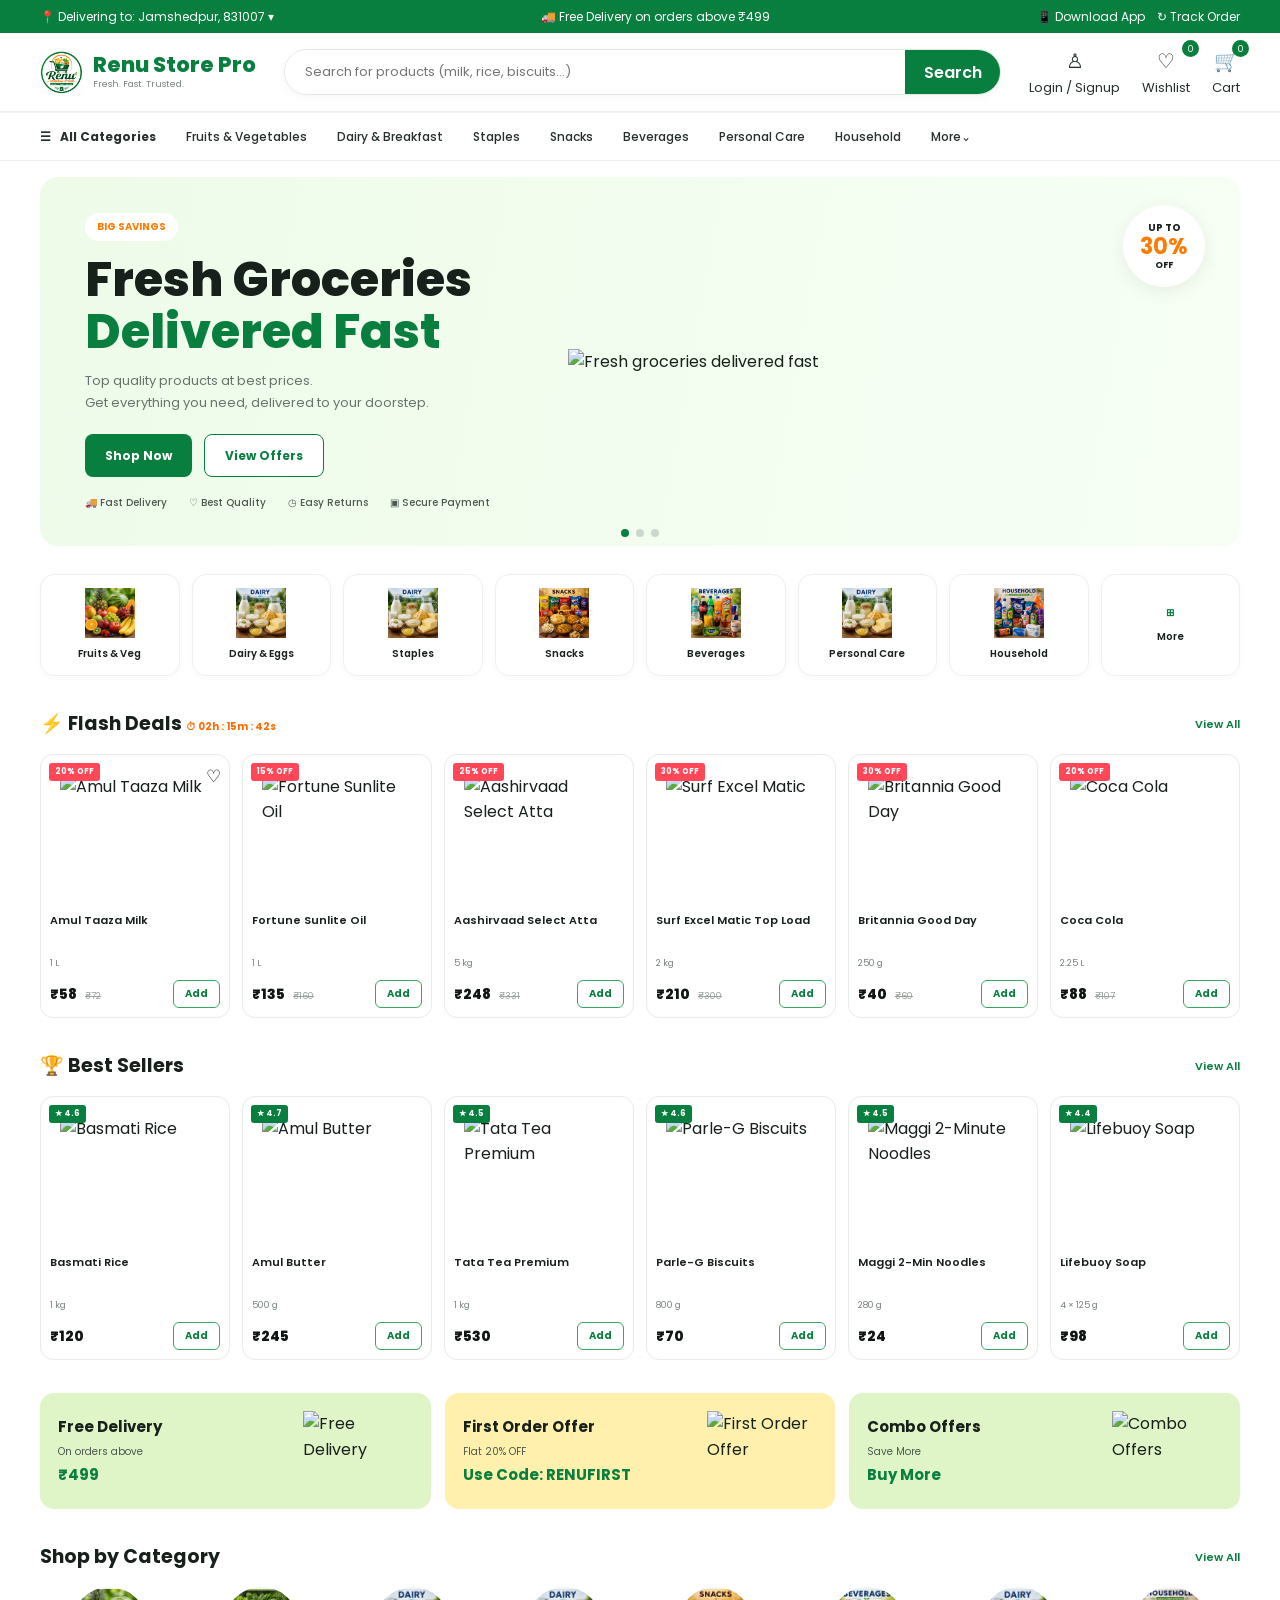
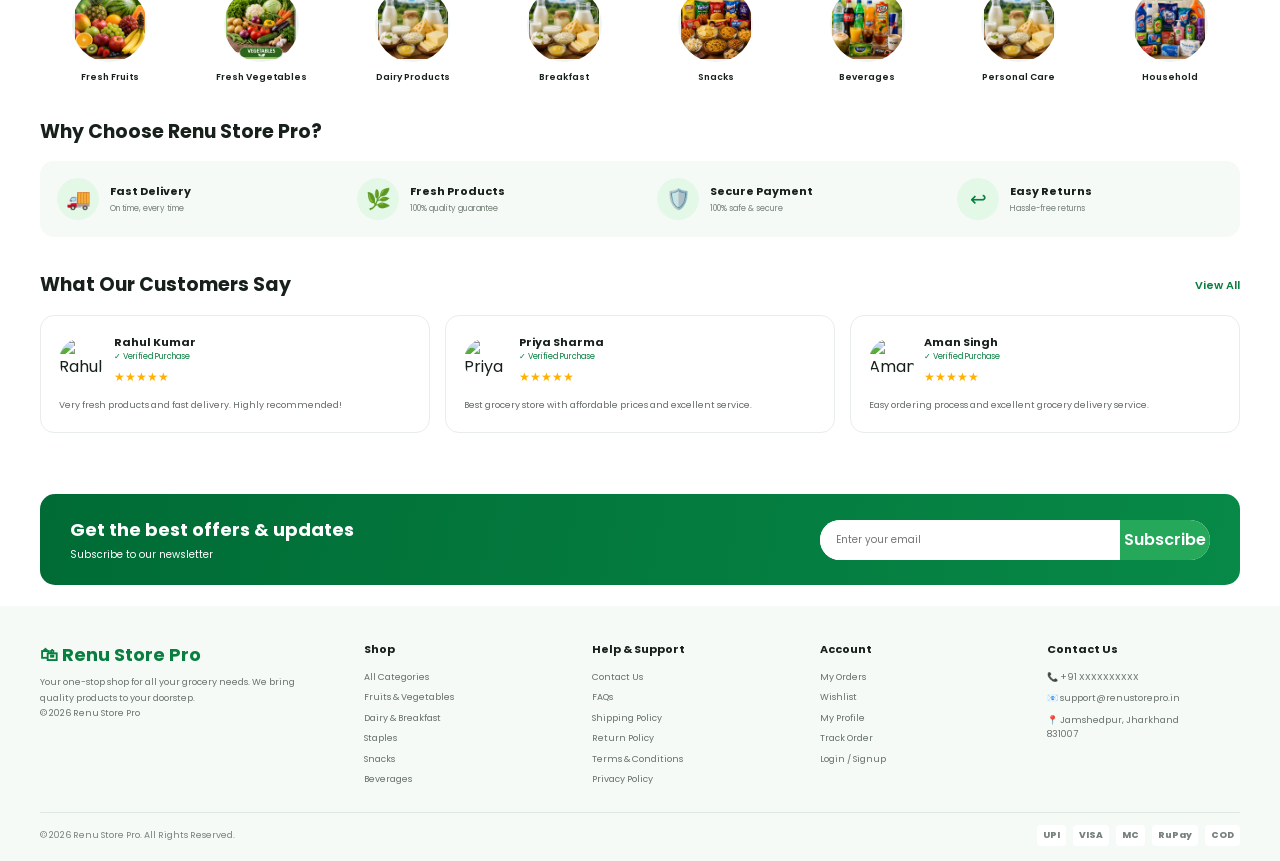
==== commit b7d293bb: "Update fmt.Println message from 'Hello' to 'Goodbye'" ====
--- a/index.html
+++ b/index.html
@@ -1,368 +1,2260 @@
 <!DOCTYPE html>
 <html lang="en">
 <head>
-
-    <!-- Character Encoding -->
     <meta charset="UTF-8">
-
-    <!-- Responsive Design -->
     <meta name="viewport" content="width=device-width, initial-scale=1.0">
 
-    <!-- Page Title -->
-    <title>Renu Store Pro | Grocery & General Store</title>
-
-    <!-- SEO -->
-    <meta name="description" content="Renu Store Pro - Fresh groceries, daily essentials, beverages, snacks, household items and more at the best prices.">
-    <meta name="keywords" content="grocery store, supermarket, online grocery, daily essentials, Renu Store Pro">
+    <title>Renu Store Pro | Fresh Groceries Delivered Fast</title>
+
+    <meta name="description"
+          content="Renu Store Pro - Fresh groceries, fruits, vegetables, dairy, snacks, beverages and daily essentials at affordable prices.">
+
+    <meta name="keywords"
+          content="Renu Store Pro, grocery store, online grocery, fruits, vegetables, dairy, snacks, beverages, Jamshedpur">
+
     <meta name="author" content="Renu Store Pro">
-
-    <!-- Robots -->
     <meta name="robots" content="index, follow">
-
-    <!-- Theme Color -->
-    <meta name="theme-color" content="#16a34a">
-
-    <!-- Favicon -->
-    <link rel="icon" href="favicon.png" type="png">
-
-    <!-- Google Fonts -->
+    <meta name="theme-color" content="#087f3f">
+
+    <link rel="icon" href="favicon.png" type="image/png">
+
+    <!-- Google Font -->
     <link rel="preconnect" href="https://fonts.googleapis.com">
     <link rel="preconnect" href="https://fonts.gstatic.com" crossorigin>
-
-    <link href="https://fonts.googleapis.com/css2?family=Poppins:wght@300;400;500;600;700;800&display=swap" rel="stylesheet">
-
-    <!-- CSS -->
+    <link
+        href="https://fonts.googleapis.com/css2?family=Poppins:wght@400;500;600;700;800&display=swap"
+        rel="stylesheet">
+
+    <!-- Existing CSS -->
     <link rel="stylesheet" href="style.css">
     <link rel="stylesheet" href="responsive.css">
     <link rel="stylesheet" href="animations.css">
-    
+
+    <style>
+        /* =========================================================
+           RENU STORE PRO - MODERN GROCERY HOMEPAGE
+           ========================================================= */
+
+        :root {
+            --green: #087f3f;
+            --green-dark: #056b34;
+            --green-light: #eaf8ed;
+            --orange: #ff7a00;
+            --red: #ef4444;
+            --black: #17201b;
+            --gray: #68736d;
+            --light: #f7faf7;
+            --white: #ffffff;
+            --border: #e8eee9;
+            --radius: 16px;
+            --shadow: 0 4px 18px rgba(0, 0, 0, 0.07);
+        }
+
+        * {
+            box-sizing: border-box;
+        }
+
+        body {
+            background: #fff;
+            color: var(--black);
+            font-family: 'Poppins', sans-serif;
+        }
+
+        .modern-container {
+            width: min(1200px, 94%);
+            margin: auto;
+        }
+
+        /* =========================================================
+           TOP BAR
+           ========================================================= */
+
+        .top-bar {
+            background: var(--green);
+            color: white;
+            font-size: 12px;
+            padding: 7px 0;
+        }
+
+        .top-bar-inner {
+            display: flex;
+            justify-content: space-between;
+            align-items: center;
+        }
+
+        .top-bar span {
+            display: flex;
+            align-items: center;
+            gap: 5px;
+        }
+
+        /* =========================================================
+           HEADER
+           ========================================================= */
+
+        .modern-header {
+            background: #fff;
+            border-bottom: 1px solid var(--border);
+            position: sticky;
+            top: 0;
+            z-index: 999;
+        }
+
+        .main-header {
+            min-height: 78px;
+            display: flex;
+            align-items: center;
+            gap: 28px;
+        }
+
+        .modern-logo {
+            display: flex;
+            align-items: center;
+            gap: 10px;
+            min-width: 185px;
+        }
+
+        .modern-logo img {
+            width: 43px;
+            height: 43px;
+            object-fit: contain;
+        }
+
+        .logo-title {
+            color: var(--green);
+            font-size: 21px;
+            font-weight: 800;
+            line-height: 1.1;
+        }
+
+        .logo-subtitle {
+            color: #7a837e;
+            font-size: 9px;
+        }
+
+        /* Search */
+
+        .modern-search {
+            flex: 1;
+            height: 46px;
+            border: 1px solid #e2e8e4;
+            border-radius: 25px;
+            display: flex;
+            overflow: hidden;
+            box-shadow: 0 2px 10px rgba(0,0,0,.04);
+        }
+
+        .modern-search input {
+            flex: 1;
+            border: none;
+            outline: none;
+            padding: 0 20px;
+            font-family: inherit;
+            font-size: 13px;
+            color: var(--black);
+        }
+
+        .modern-search button {
+            width: 95px;
+            border: none;
+            background: var(--green);
+            color: white;
+            font-weight: 600;
+            cursor: pointer;
+        }
+
+        .modern-search button:hover {
+            background: var(--green-dark);
+        }
+
+        /* Header actions */
+
+        .header-action-area {
+            display: flex;
+            align-items: center;
+            gap: 22px;
+        }
+
+        .header-action {
+            color: #26302a;
+            font-size: 13px;
+            text-align: center;
+            position: relative;
+        }
+
+        .header-action .icon {
+            display: block;
+            font-size: 20px;
+            margin-bottom: 1px;
+        }
+
+        .header-action:hover {
+            color: var(--green);
+        }
+
+        .badge-count {
+            position: absolute;
+            top: -5px;
+            right: -9px;
+            min-width: 17px;
+            height: 17px;
+            padding: 0 4px;
+            border-radius: 20px;
+            background: var(--green);
+            color: white;
+            font-size: 9px;
+            display: flex;
+            align-items: center;
+            justify-content: center;
+        }
+
+        /* =========================================================
+           CATEGORY NAVIGATION
+           ========================================================= */
+
+        .category-nav {
+            border-top: 1px solid #f0f3f1;
+            border-bottom: 1px solid var(--border);
+            background: white;
+        }
+
+        .category-nav-inner {
+            display: flex;
+            align-items: center;
+            gap: 30px;
+            height: 47px;
+            overflow-x: auto;
+            scrollbar-width: none;
+        }
+
+        .category-nav-inner::-webkit-scrollbar {
+            display: none;
+        }
+
+        .category-nav a {
+            white-space: nowrap;
+            font-size: 12px;
+            font-weight: 500;
+            color: #26302a;
+        }
+
+        .category-nav a:hover {
+            color: var(--green);
+        }
+
+        .all-category {
+            font-weight: 700 !important;
+        }
+
+        /* =========================================================
+           HERO
+           ========================================================= */
+
+        .hero-modern {
+            margin-top: 16px;
+        }
+
+        .hero-box {
+            min-height: 310px;
+            border-radius: 18px;
+            overflow: hidden;
+            background: linear-gradient(100deg, #eefbe9, #f7fff5);
+            display: grid;
+            grid-template-columns: 44% 56%;
+            align-items: center;
+            position: relative;
+        }
+
+        .hero-copy {
+            padding: 35px 20px 35px 45px;
+            z-index: 2;
+        }
+
+        .hero-offer {
+            display: inline-block;
+            background: #fff;
+            color: var(--orange);
+            padding: 6px 12px;
+            border-radius: 20px;
+            font-size: 10px;
+            font-weight: 700;
+            margin-bottom: 13px;
+        }
+
+        .hero-copy h1 {
+            font-size: clamp(32px, 4vw, 48px);
+            line-height: 1.08;
+            margin: 0 0 12px;
+            font-weight: 800;
+        }
+
+        .hero-copy h1 span {
+            color: var(--green);
+        }
+
+        .hero-copy p {
+            color: #68736d;
+            font-size: 13px;
+            line-height: 1.7;
+            max-width: 440px;
+            margin-bottom: 20px;
+        }
+
+        .hero-buttons {
+            display: flex;
+            gap: 12px;
+        }
+
+        .hero-btn {
+            padding: 11px 20px;
+            border-radius: 8px;
+            font-size: 12px;
+            font-weight: 700;
+            display: inline-flex;
+            align-items: center;
+            justify-content: center;
+        }
+
+        .hero-btn-primary {
+            background: var(--green);
+            color: white;
+        }
+
+        .hero-btn-primary:hover {
+            background: var(--green-dark);
+        }
+
+        .hero-btn-secondary {
+            background: white;
+            color: var(--green);
+            border: 1px solid var(--green);
+        }
+
+        .hero-btn-secondary:hover {
+            background: var(--green-light);
+        }
+
+        .hero-image-area {
+            height: 100%;
+            display: flex;
+            align-items: center;
+            justify-content: center;
+            padding: 10px 25px 10px 0;
+        }
+
+        .hero-image-area img {
+            width: 100%;
+            max-height: 300px;
+            object-fit: contain;
+        }
+
+        .hero-discount {
+            position: absolute;
+            right: 35px;
+            top: 28px;
+            width: 82px;
+            height: 82px;
+            border-radius: 50%;
+            background: white;
+            box-shadow: var(--shadow);
+            display: flex;
+            align-items: center;
+            justify-content: center;
+            flex-direction: column;
+            z-index: 3;
+        }
+
+        .hero-discount small {
+            font-size: 10px;
+            font-weight: 700;
+        }
+
+        .hero-discount strong {
+            font-size: 22px;
+            color: var(--orange);
+            line-height: 1;
+        }
+
+        .hero-discount span {
+            font-size: 9px;
+            font-weight: 700;
+        }
+
+        .hero-features {
+            display: flex;
+            gap: 22px;
+            margin-top: 18px;
+            font-size: 10px;
+            font-weight: 500;
+            color: #4c5952;
+        }
+
+        .hero-dots {
+            position: absolute;
+            bottom: 9px;
+            left: 50%;
+            transform: translateX(-50%);
+            display: flex;
+            gap: 7px;
+        }
+
+        .hero-dot {
+            width: 8px;
+            height: 8px;
+            border-radius: 50%;
+            background: #cbd8ce;
+        }
+
+        .hero-dot.active {
+            background: var(--green);
+        }
+
+        /* =========================================================
+           SECTION COMMON
+           ========================================================= */
+
+        .modern-section {
+            padding: 28px 0 5px;
+        }
+
+        .section-heading-modern {
+            display: flex;
+            justify-content: space-between;
+            align-items: center;
+            margin-bottom: 14px;
+        }
+
+        .section-heading-modern h2 {
+            font-size: 19px;
+            margin: 0;
+            font-weight: 700;
+        }
+
+        .section-heading-modern a {
+            color: var(--green);
+            font-size: 11px;
+            font-weight: 600;
+        }
+
+        /* =========================================================
+           QUICK CATEGORY CARDS
+           ========================================================= */
+
+        .quick-categories {
+            display: grid;
+            grid-template-columns: repeat(8, 1fr);
+            gap: 12px;
+        }
+
+        .quick-category {
+            height: 102px;
+            border: 1px solid #edf1ee;
+            border-radius: 14px;
+            background: white;
+            display: flex;
+            flex-direction: column;
+            justify-content: center;
+            align-items: center;
+            gap: 8px;
+            transition: .25s;
+            box-shadow: 0 2px 8px rgba(0,0,0,.025);
+        }
+
+        .quick-category:hover {
+            transform: translateY(-3px);
+            border-color: #b7dfc2;
+            box-shadow: var(--shadow);
+        }
+
+        .quick-category img {
+            height: 50px;
+            width: 62px;
+            object-fit: contain;
+        }
+
+        .quick-category span {
+            font-size: 10px;
+            font-weight: 600;
+            text-align: center;
+        }
+
+        .more-category {
+            font-size: 27px;
+            color: var(--green);
+        }
+
+        /* =========================================================
+           PRODUCT CARDS
+           ========================================================= */
+
+        .product-row {
+            display: grid;
+            grid-template-columns: repeat(6, 1fr);
+            gap: 12px;
+        }
+
+        .modern-product {
+            background: white;
+            border: 1px solid #e7ece8;
+            border-radius: 13px;
+            padding: 9px;
+            position: relative;
+            min-width: 0;
+            transition: .25s;
+        }
+
+        .modern-product:hover {
+            transform: translateY(-3px);
+            box-shadow: var(--shadow);
+        }
+
+        .discount-badge {
+            position: absolute;
+            top: 8px;
+            left: 8px;
+            z-index: 2;
+            background: #ff4757;
+            color: white;
+            border-radius: 3px;
+            padding: 3px 6px;
+            font-size: 8px;
+            font-weight: 700;
+        }
+
+        .rating-badge {
+            position: absolute;
+            top: 8px;
+            left: 8px;
+            z-index: 2;
+            background: var(--green);
+            color: white;
+            border-radius: 3px;
+            padding: 3px 6px;
+            font-size: 8px;
+            font-weight: 700;
+        }
+
+        .wishlist-small {
+            position: absolute;
+            top: 8px;
+            right: 8px;
+            border: none;
+            background: white;
+            font-size: 17px;
+            cursor: pointer;
+            z-index: 3;
+        }
+
+        .product-image-wrap {
+            height: 145px;
+            display: flex;
+            align-items: center;
+            justify-content: center;
+            padding: 10px;
+        }
+
+        .product-image-wrap img {
+            width: 100%;
+            height: 100%;
+            object-fit: contain;
+        }
+
+        .modern-product h3 {
+            font-size: 11px;
+            line-height: 1.4;
+            min-height: 31px;
+            margin: 4px 0;
+            font-weight: 600;
+        }
+
+        .product-unit {
+            font-size: 9px;
+            color: #7a847e;
+        }
+
+        .price-line {
+            display: flex;
+            align-items: center;
+            justify-content: space-between;
+            margin-top: 7px;
+        }
+
+        .product-price {
+            font-size: 14px;
+            font-weight: 800;
+            color: #101712;
+        }
+
+        .old-price {
+            color: #98a19b;
+            text-decoration: line-through;
+            font-size: 9px;
+            margin-left: 4px;
+        }
+
+        .add-btn {
+            border: 1px solid #35a75e;
+            background: white;
+            color: var(--green);
+            padding: 5px 11px;
+            border-radius: 6px;
+            font-size: 10px;
+            font-weight: 700;
+            cursor: pointer;
+        }
+
+        .add-btn:hover {
+            background: var(--green);
+            color: white;
+        }
+
+        /* =========================================================
+           OFFER BANNERS
+           ========================================================= */
+
+        .offer-grid {
+            display: grid;
+            grid-template-columns: repeat(3, 1fr);
+            gap: 14px;
+        }
+
+        .offer-card {
+            min-height: 105px;
+            border-radius: 14px;
+            padding: 18px;
+            display: flex;
+            align-items: center;
+            justify-content: space-between;
+            overflow: hidden;
+        }
+
+        .offer-card:nth-child(1) {
+            background: #dff5c8;
+        }
+
+        .offer-card:nth-child(2) {
+            background: #fff0ad;
+        }
+
+        .offer-card:nth-child(3) {
+            background: #dff5c8;
+        }
+
+        .offer-card h3 {
+            font-size: 15px;
+            margin: 0 0 5px;
+        }
+
+        .offer-card p {
+            margin: 0;
+            color: #4c584f;
+            font-size: 10px;
+        }
+
+        .offer-card strong {
+            display: block;
+            color: var(--green);
+            font-size: 15px;
+            margin-top: 3px;
+        }
+
+        .offer-card img {
+            width: 110px;
+            height: 80px;
+            object-fit: contain;
+        }
+
+        /* =========================================================
+           SHOP CATEGORY
+           ========================================================= */
+
+        .shop-category-row {
+            display: grid;
+            grid-template-columns: repeat(8, 1fr);
+            gap: 12px;
+        }
+
+        .shop-category {
+            text-align: center;
+        }
+
+        .shop-category-image {
+            width: 75px;
+            height: 75px;
+            border-radius: 50%;
+            background: #f0f4f1;
+            display: flex;
+            align-items: center;
+            justify-content: center;
+            margin: auto;
+            overflow: hidden;
+        }
+
+        .shop-category-image img {
+            width: 70px;
+            height: 70px;
+            object-fit: contain;
+        }
+
+        .shop-category span {
+            display: block;
+            margin-top: 8px;
+            font-size: 9px;
+            font-weight: 600;
+        }
+
+        /* =========================================================
+           WHY CHOOSE US
+           ========================================================= */
+
+        .benefit-row {
+            display: grid;
+            grid-template-columns: repeat(4, 1fr);
+            background: #f5faf6;
+            border-radius: 14px;
+            overflow: hidden;
+        }
+
+        .benefit {
+            padding: 17px;
+            display: flex;
+            align-items: center;
+            gap: 11px;
+        }
+
+        .benefit-icon {
+            width: 42px;
+            height: 42px;
+            background: #e4f8e8;
+            color: var(--green);
+            border-radius: 50%;
+            display: flex;
+            justify-content: center;
+            align-items: center;
+            font-size: 20px;
+        }
+
+        .benefit h4 {
+            margin: 0;
+            font-size: 11px;
+        }
+
+        .benefit p {
+            margin: 2px 0 0;
+            font-size: 8px;
+            color: #748078;
+        }
+
+        /* =========================================================
+           TESTIMONIALS
+           ========================================================= */
+
+        .testimonial-row {
+            display: grid;
+            grid-template-columns: repeat(3, 1fr);
+            gap: 15px;
+        }
+
+        .modern-testimonial {
+            border: 1px solid #e8ede9;
+            background: white;
+            border-radius: 14px;
+            padding: 18px;
+        }
+
+        .customer-top {
+            display: flex;
+            align-items: center;
+            gap: 10px;
+        }
+
+        .customer-avatar {
+            width: 45px;
+            height: 45px;
+            border-radius: 50%;
+            object-fit: cover;
+        }
+
+        .customer-name {
+            font-size: 11px;
+            font-weight: 700;
+        }
+
+        .verified {
+            color: var(--green);
+            font-size: 8px;
+            display: block;
+        }
+
+        .stars {
+            color: #ffb000;
+            font-size: 12px;
+            margin-top: 3px;
+        }
+
+        .modern-testimonial p {
+            font-size: 9px;
+            line-height: 1.7;
+            color: #626c65;
+            margin: 12px 0 0;
+        }
+
+        /* =========================================================
+           NEWSLETTER
+           ========================================================= */
+
+        .newsletter-modern {
+            margin: 28px 0 0;
+            border-radius: 15px;
+            padding: 22px 30px;
+            background: linear-gradient(100deg, #006b35, #078947);
+            color: white;
+            display: flex;
+            align-items: center;
+            justify-content: space-between;
+            gap: 20px;
+        }
+
+        .newsletter-modern h2 {
+            font-size: 18px;
+            margin: 0 0 3px;
+        }
+
+        .newsletter-modern p {
+            margin: 0;
+            font-size: 10px;
+        }
+
+        .newsletter-form-modern {
+            width: 390px;
+            height: 40px;
+            background: white;
+            border-radius: 22px;
+            display: flex;
+            overflow: hidden;
+        }
+
+        .newsletter-form-modern input {
+            flex: 1;
+            border: none;
+            outline: none;
+            padding: 0 16px;
+            font-size: 10px;
+        }
+
+        .newsletter-form-modern button {
+            width: 90px;
+            border: none;
+            background: #25a85a;
+            color: white;
+            font-weight: 600;
+            cursor: pointer;
+        }
+
+        /* =========================================================
+           FOOTER
+           ========================================================= */
+
+        .modern-footer {
+            margin-top: 16px;
+            background: #f5faf6;
+            padding: 35px 0 15px;
+        }
+
+        .footer-grid-modern {
+            display: grid;
+            grid-template-columns: 1.5fr 1fr 1fr 1fr 1fr;
+            gap: 35px;
+        }
+
+        .footer-brand h2 {
+            color: var(--green);
+            font-size: 18px;
+            margin: 0 0 5px;
+        }
+
+        .footer-brand p {
+            color: #69746d;
+            font-size: 9px;
+            line-height: 1.7;
+        }
+
+        .footer-column h3 {
+            font-size: 11px;
+            margin-bottom: 11px;
+        }
+
+        .footer-column a {
+            display: block;
+            color: #667069;
+            font-size: 9px;
+            margin-bottom: 6px;
+        }
+
+        .footer-column a:hover {
+            color: var(--green);
+        }
+
+        .footer-contact p {
+            font-size: 9px;
+            margin-bottom: 7px;
+            color: #667069;
+        }
+
+        .footer-bottom-modern {
+            border-top: 1px solid #dfe8e1;
+            margin-top: 20px;
+            padding-top: 12px;
+            display: flex;
+            justify-content: space-between;
+            align-items: center;
+            color: #78827c;
+            font-size: 9px;
+        }
+
+        .payment-icons {
+            display: flex;
+            gap: 7px;
+            font-weight: 800;
+        }
+
+        .payment-icons span {
+            background: white;
+            padding: 3px 6px;
+            border-radius: 4px;
+        }
+
+        /* =========================================================
+           MOBILE
+           ========================================================= */
+
+        @media (max-width: 1000px) {
+
+            .main-header {
+                gap: 15px;
+            }
+
+            .modern-logo {
+                min-width: auto;
+            }
+
+            .logo-title {
+                font-size: 17px;
+            }
+
+            .header-action-area {
+                gap: 10px;
+            }
+
+            .product-row {
+                grid-template-columns: repeat(3, 1fr);
+            }
+
+            .quick-categories,
+            .shop-category-row {
+                grid-template-columns: repeat(4, 1fr);
+            }
+
+            .benefit-row {
+                grid-template-columns: repeat(2, 1fr);
+            }
+
+            .footer-grid-modern {
+                grid-template-columns: repeat(3, 1fr);
+            }
+        }
+
+        @media (max-width: 700px) {
+
+            .top-bar {
+                font-size: 9px;
+            }
+
+            .top-bar-inner {
+                gap: 10px;
+            }
+
+            .top-bar-inner span:last-child {
+                display: none;
+            }
+
+            .main-header {
+                min-height: auto;
+                padding: 10px 0;
+                flex-wrap: wrap;
+            }
+
+            .modern-logo {
+                flex: 1;
+            }
+
+            .header-action-area {
+                gap: 12px;
+            }
+
+            .header-action span:not(.icon) {
+                display: none;
+            }
+
+            .modern-search {
+                order: 3;
+                flex-basis: 100%;
+                height: 42px;
+            }
+
+            .category-nav-inner {
+                gap: 20px;
+            }
+
+            .hero-box {
+                grid-template-columns: 1fr;
+                min-height: 510px;
+            }
+
+            .hero-copy {
+                padding: 30px 22px 0;
+                text-align: center;
+            }
+
+            .hero-copy h1 {
+                font-size: 32px;
+            }
+
+            .hero-copy p {
+                margin-left: auto;
+                margin-right: auto;
+            }
+
+            .hero-buttons,
+            .hero-features {
+                justify-content: center;
+            }
+
+            .hero-features {
+                gap: 10px;
+                flex-wrap: wrap;
+            }
+
+            .hero-image-area {
+                padding: 0 15px 25px;
+                height: 230px;
+            }
+
+            .hero-discount {
+                width: 67px;
+                height: 67px;
+                right: 15px;
+                top: 15px;
+            }
+
+            .hero-discount strong {
+                font-size: 17px;
+            }
+
+            .quick-categories {
+                display: flex;
+                overflow-x: auto;
+                scrollbar-width: none;
+            }
+
+            .quick-categories::-webkit-scrollbar {
+                display: none;
+            }
+
+            .quick-category {
+                min-width: 100px;
+            }
+
+            .product-row {
+                display: flex;
+                overflow-x: auto;
+                scrollbar-width: none;
+                padding-bottom: 8px;
+            }
+
+            .product-row::-webkit-scrollbar {
+                display: none;
+            }
+
+            .modern-product {
+                min-width: 165px;
+            }
+
+            .offer-grid {
+                grid-template-columns: 1fr;
+            }
+
+            .shop-category-row {
+                display: flex;
+                overflow-x: auto;
+                scrollbar-width: none;
+            }
+
+            .shop-category-row::-webkit-scrollbar {
+                display: none;
+            }
+
+            .shop-category {
+                min-width: 90px;
+            }
+
+            .benefit-row {
+                grid-template-columns: 1fr 1fr;
+            }
+
+            .benefit {
+                padding: 12px;
+            }
+
+            .testimonial-row {
+                grid-template-columns: 1fr;
+            }
+
+            .newsletter-modern {
+                flex-direction: column;
+                align-items: stretch;
+                text-align: center;
+            }
+
+            .newsletter-form-modern {
+                width: 100%;
+            }
+
+            .footer-grid-modern {
+                grid-template-columns: 1fr 1fr;
+                gap: 25px;
+            }
+
+            .footer-brand {
+                grid-column: span 2;
+            }
+
+            .footer-bottom-modern {
+                flex-direction: column;
+                gap: 10px;
+                text-align: center;
+            }
+        }
+    </style>
 </head>
 
 <body>
-<!-- ===== Header Start ===== -->
-<header class="header">
-
-    <div class="container">
-
-        <!-- Logo -->
-        <a href="index.html" class="logo">
-            <img src="favicon.png" alt="Renu Store Pro Logo">
-            <span>Renu Store Pro</span>
+
+<!-- =========================================================
+     TOP BAR
+     ========================================================= -->
+
+<div class="top-bar">
+    <div class="modern-container top-bar-inner">
+        <span>📍 Delivering to: Jamshedpur, 831007 ▾</span>
+        <span>🚚 Free Delivery on orders above ₹499</span>
+        <span>📱 Download App &nbsp;&nbsp; ↻ Track Order</span>
+    </div>
+</div>
+
+
+<!-- =========================================================
+     HEADER
+     ========================================================= -->
+
+<header class="modern-header">
+
+    <div class="modern-container main-header">
+
+        <a href="index.html" class="modern-logo">
+            <img src="favicon.png" alt="Renu Store Pro">
+            <div>
+                <div class="logo-title">Renu Store Pro</div>
+                <div class="logo-subtitle">Fresh. Fast. Trusted.</div>
+            </div>
         </a>
 
-        <!-- Navigation -->
-        <nav class="navbar">
-
-            <ul class="nav-links">
-                <li><a href="index.html" class="active">Home</a></li>
-                <li><a href="products.html">Products</a></li>
-                <li><a href="about.html">About</a></li>
-                <li><a href="contact.html">Contact</a></li>
-            </ul>
-
-        </nav>
-
-        <!-- Right Side Icons -->
-        <div class="header-icons">
-
-            <a href="search.html" aria-label="Search">🔍</a>
-
-            <a href="login.html" aria-label="Login">👤</a>
-
-            <a href="wishlist.html" aria-label="Wishlist">❤️</a>
-
-            <a href="cart.html" aria-label="Cart">🛒</a>
+        <form class="modern-search" action="search.html" method="GET">
+            <input
+                type="search"
+                name="q"
+                placeholder="Search for products (milk, rice, biscuits...)"
+                aria-label="Search products">
+
+            <button type="submit">Search</button>
+        </form>
+
+        <div class="header-action-area">
+
+            <a href="login.html" class="header-action">
+                <span class="icon">♙</span>
+                <span>Login / Signup</span>
+            </a>
+
+            <a href="wishlist.html" class="header-action">
+                <span class="icon">♡</span>
+                <span>Wishlist</span>
+                <span class="badge-count">0</span>
+            </a>
+
+            <a href="cart.html" class="header-action">
+                <span class="icon">🛒</span>
+                <span>Cart</span>
+                <span class="badge-count" id="cartCount">0</span>
+            </a>
 
         </div>
 
     </div>
 
 </header>
-<!-- ===== Header End ===== -->
-
-<!-- ================= HERO SECTION START ================= -->
-<section class="hero">
-
-    <div class="container hero-content">
-
-        <!-- Left Content -->
-        <div class="hero-text">
-
-            <span class="hero-tag">🛒 Welcome to Renu Store Pro</span>
-
-            <h1>
-                Fresh Groceries <br>
-                Delivered to <span>Your Doorstep</span>
-            </h1>
-
-            <p>
-                Buy fresh fruits, vegetables, dairy products, snacks,
-                beverages and daily essentials at affordable prices with
-                fast delivery and trusted quality.
-            </p>
-
-            <div class="hero-buttons">
-                <a href="products.html" class="btn btn-primary">Shop Now</a>
-
-                <a href="contact.html" class="btn btn-secondary">Contact Us</a>
+
+
+<!-- =========================================================
+     CATEGORY NAVIGATION
+     ========================================================= -->
+
+<nav class="category-nav">
+
+    <div class="modern-container category-nav-inner">
+
+        <a href="products.html" class="all-category">
+            ☰ &nbsp; All Categories
+        </a>
+
+        <a href="products.html?category=fruits">Fruits & Vegetables</a>
+        <a href="products.html?category=dairy">Dairy & Breakfast</a>
+        <a href="products.html?category=staples">Staples</a>
+        <a href="products.html?category=snacks">Snacks</a>
+        <a href="products.html?category=beverages">Beverages</a>
+        <a href="products.html?category=personal-care">Personal Care</a>
+        <a href="products.html?category=household">Household</a>
+        <a href="products.html">More⌄</a>
+
+    </div>
+
+</nav>
+
+
+<main>
+
+
+<!-- =========================================================
+     HERO
+     ========================================================= -->
+
+<section class="hero-modern">
+
+    <div class="modern-container">
+
+        <div class="hero-box">
+
+            <div class="hero-copy">
+
+                <span class="hero-offer">
+                    BIG SAVINGS
+                </span>
+
+                <h1>
+                    Fresh Groceries<br>
+                    <span>Delivered Fast</span>
+                </h1>
+
+                <p>
+                    Top quality products at best prices.<br>
+                    Get everything you need, delivered to your doorstep.
+                </p>
+
+                <div class="hero-buttons">
+
+                    <a href="products.html"
+                       class="hero-btn hero-btn-primary">
+                        Shop Now
+                    </a>
+
+                    <a href="products.html?offer=true"
+                       class="hero-btn hero-btn-secondary">
+                        View Offers
+                    </a>
+
+                </div>
+
+                <div class="hero-features">
+                    <span>🚚 Fast Delivery</span>
+                    <span>♡ Best Quality</span>
+                    <span>◷ Easy Returns</span>
+                    <span>▣ Secure Payment</span>
+                </div>
+
             </div>
 
+            <div class="hero-image-area">
+
+                <img
+                    src="assets/images/hero-banner.png"
+                    alt="Fresh groceries delivered fast">
+
+            </div>
+
+            <div class="hero-discount">
+                <small>UP TO</small>
+                <strong>30%</strong>
+                <span>OFF</span>
+            </div>
+
+            <div class="hero-dots">
+                <span class="hero-dot active"></span>
+                <span class="hero-dot"></span>
+                <span class="hero-dot"></span>
+            </div>
+
         </div>
-        <!-- Right Image -->
-        <div class="hero-image">
-            <img src="assets/images/hero-banner.png"
-                 alt="Fresh Grocery Banner">
+
+    </div>
+
+</section>
+
+
+<!-- =========================================================
+     QUICK CATEGORIES
+     ========================================================= -->
+
+<section class="modern-section">
+
+    <div class="modern-container">
+
+        <div class="quick-categories">
+
+            <a href="products.html?category=fruits" class="quick-category">
+                <img src="file_00000000c2d882118e694c72a60560ac.png" alt="Fruits and Vegetables">
+                <span>Fruits & Veg</span>
+            </a>
+
+            <a href="products.html?category=dairy" class="quick-category">
+                <img src="file_00000000d86c8207a9f916fa72b67d53.png" alt="Dairy">
+                <span>Dairy & Eggs</span>
+            </a>
+
+            <a href="products.html?category=staples" class="quick-category">
+                <img src="file_00000000d86c8207a9f916fa72b67d53.png" alt="Staples">
+                <span>Staples</span>
+            </a>
+
+            <a href="products.html?category=snacks" class="quick-category">
+                <img src="file_00000000eae48207b9b727d513110bf8.png" alt="Snacks">
+                <span>Snacks</span>
+            </a>
+
+            <a href="products.html?category=beverages" class="quick-category">
+                <img src="file_000000008318820796c7d15036efaec2.png" alt="Beverages">
+                <span>Beverages</span>
+            </a>
+
+            <a href="products.html?category=personal-care" class="quick-category">
+                <img src="file_00000000d86c8207a9f916fa72b67d53.png" alt="Personal Care">
+                <span>Personal Care</span>
+            </a>
+
+            <a href="products.html?category=household" class="quick-category">
+                <img src="file_00000000021c821181cc6aaa1bec2bf1.png" alt="Household">
+                <span>Household</span>
+            </a>
+
+            <a href="products.html" class="quick-category">
+                <span class="more-category">⊞</span>
+                <span>More</span>
+            </a>
+
         </div>
 
     </div>
 
 </section>
-<!-- ================= HERO SECTION END ================= -->
-
-<!-- ================= CATEGORIES SECTION ================= -->
-<section class="categories">
-
-    <div class="container">
-
-        <div class="section-title">
+
+
+<!-- =========================================================
+     FLASH DEALS
+     ========================================================= -->
+
+<section class="modern-section">
+
+    <div class="modern-container">
+
+        <div class="section-heading-modern">
+
+            <h2>⚡ Flash Deals <small style="color:#ff6b00;font-size:10px;">⏱ 02h : 15m : 42s</small></h2>
+
+            <a href="products.html?offer=flash">
+                View All
+            </a>
+
+        </div>
+
+        <div class="product-row">
+
+            <article class="modern-product">
+
+                <span class="discount-badge">20% OFF</span>
+
+                <button class="wishlist-small"
+                        aria-label="Add to wishlist">♡</button>
+
+                <div class="product-image-wrap">
+                    <img src="assets/images/products/amul-milk.png"
+                         alt="Amul Taaza Milk">
+                </div>
+
+                <h3>Amul Taaza Milk</h3>
+                <span class="product-unit">1 L</span>
+
+                <div class="price-line">
+                    <div>
+                        <span class="product-price">₹58</span>
+                        <span class="old-price">₹72</span>
+                    </div>
+
+                    <button class="add-btn"
+                            data-product="Amul Taaza Milk"
+                            data-price="58">
+                        Add
+                    </button>
+                </div>
+
+            </article>
+
+
+            <article class="modern-product">
+
+                <span class="discount-badge">15% OFF</span>
+
+                <div class="product-image-wrap">
+                    <img src="assets/images/products/cooking-oil.png"
+                         alt="Fortune Sunlite Oil">
+                </div>
+
+                <h3>Fortune Sunlite Oil</h3>
+                <span class="product-unit">1 L</span>
+
+                <div class="price-line">
+                    <div>
+                        <span class="product-price">₹135</span>
+                        <span class="old-price">₹160</span>
+                    </div>
+
+                    <button class="add-btn"
+                            data-product="Fortune Sunlite Oil"
+                            data-price="135">
+                        Add
+                    </button>
+                </div>
+
+            </article>
+
+
+            <article class="modern-product">
+
+                <span class="discount-badge">25% OFF</span>
+
+                <div class="product-image-wrap">
+                    <img src="assets/images/products/atta.png"
+                         alt="Aashirvaad Select Atta">
+                </div>
+
+                <h3>Aashirvaad Select Atta</h3>
+                <span class="product-unit">5 kg</span>
+
+                <div class="price-line">
+                    <div>
+                        <span class="product-price">₹248</span>
+                        <span class="old-price">₹331</span>
+                    </div>
+
+                    <button class="add-btn"
+                            data-product="Aashirvaad Select Atta"
+                            data-price="248">
+                        Add
+                    </button>
+                </div>
+
+            </article>
+
+
+            <article class="modern-product">
+
+                <span class="discount-badge">30% OFF</span>
+
+                <div class="product-image-wrap">
+                    <img src="assets/images/products/detergent.png"
+                         alt="Surf Excel Matic">
+                </div>
+
+                <h3>Surf Excel Matic Top Load</h3>
+                <span class="product-unit">2 kg</span>
+
+                <div class="price-line">
+                    <div>
+                        <span class="product-price">₹210</span>
+                        <span class="old-price">₹300</span>
+                    </div>
+
+                    <button class="add-btn"
+                            data-product="Surf Excel Matic"
+                            data-price="210">
+                        Add
+                    </button>
+                </div>
+
+            </article>
+
+
+            <article class="modern-product">
+
+                <span class="discount-badge">30% OFF</span>
+
+                <div class="product-image-wrap">
+                    <img src="assets/images/products/biscuits.png"
+                         alt="Britannia Good Day">
+                </div>
+
+                <h3>Britannia Good Day</h3>
+                <span class="product-unit">250 g</span>
+
+                <div class="price-line">
+                    <div>
+                        <span class="product-price">₹40</span>
+                        <span class="old-price">₹60</span>
+                    </div>
+
+                    <button class="add-btn"
+                            data-product="Britannia Good Day"
+                            data-price="40">
+                        Add
+                    </button>
+                </div>
+
+            </article>
+
+
+            <article class="modern-product">
+
+                <span class="discount-badge">20% OFF</span>
+
+                <div class="product-image-wrap">
+                    <img src="assets/images/products/coca-cola.png"
+                         alt="Coca Cola">
+                </div>
+
+                <h3>Coca Cola</h3>
+                <span class="product-unit">2.25 L</span>
+
+                <div class="price-line">
+                    <div>
+                        <span class="product-price">₹88</span>
+                        <span class="old-price">₹107</span>
+                    </div>
+
+                    <button class="add-btn"
+                            data-product="Coca Cola"
+                            data-price="88">
+                        Add
+                    </button>
+                </div>
+
+            </article>
+
+        </div>
+
+    </div>
+
+</section>
+
+
+<!-- =========================================================
+     BEST SELLERS
+     ========================================================= -->
+
+<section class="modern-section">
+
+    <div class="modern-container">
+
+        <div class="section-heading-modern">
+
+            <h2>🏆 Best Sellers</h2>
+
+            <a href="products.html?sort=bestseller">
+                View All
+            </a>
+
+        </div>
+
+        <div class="product-row">
+
+            <article class="modern-product">
+
+                <span class="rating-badge">★ 4.6</span>
+
+                <div class="product-image-wrap">
+                    <img src="assets/images/products/rice.png"
+                         alt="Basmati Rice">
+                </div>
+
+                <h3>Basmati Rice</h3>
+                <span class="product-unit">1 kg</span>
+
+                <div class="price-line">
+                    <span class="product-price">₹120</span>
+                    <button class="add-btn">Add</button>
+                </div>
+
+            </article>
+
+
+            <article class="modern-product">
+
+                <span class="rating-badge">★ 4.7</span>
+
+                <div class="product-image-wrap">
+                    <img src="assets/images/products/butter.png"
+                         alt="Amul Butter">
+                </div>
+
+                <h3>Amul Butter</h3>
+                <span class="product-unit">500 g</span>
+
+                <div class="price-line">
+                    <span class="product-price">₹245</span>
+                    <button class="add-btn">Add</button>
+                </div>
+
+            </article>
+
+
+            <article class="modern-product">
+
+                <span class="rating-badge">★ 4.5</span>
+
+                <div class="product-image-wrap">
+                    <img src="assets/images/products/tea.png"
+                         alt="Tata Tea Premium">
+                </div>
+
+                <h3>Tata Tea Premium</h3>
+                <span class="product-unit">1 kg</span>
+
+                <div class="price-line">
+                    <span class="product-price">₹530</span>
+                    <button class="add-btn">Add</button>
+                </div>
+
+            </article>
+
+
+            <article class="modern-product">
+
+                <span class="rating-badge">★ 4.6</span>
+
+                <div class="product-image-wrap">
+                    <img src="assets/images/products/biscuits.png"
+                         alt="Parle-G Biscuits">
+                </div>
+
+                <h3>Parle-G Biscuits</h3>
+                <span class="product-unit">800 g</span>
+
+                <div class="price-line">
+                    <span class="product-price">₹70</span>
+                    <button class="add-btn">Add</button>
+                </div>
+
+            </article>
+
+
+            <article class="modern-product">
+
+                <span class="rating-badge">★ 4.5</span>
+
+                <div class="product-image-wrap">
+                    <img src="assets/images/products/noodles.png"
+                         alt="Maggi 2-Minute Noodles">
+                </div>
+
+                <h3>Maggi 2-Min Noodles</h3>
+                <span class="product-unit">280 g</span>
+
+                <div class="price-line">
+                    <span class="product-price">₹24</span>
+                    <button class="add-btn">Add</button>
+                </div>
+
+            </article>
+
+
+            <article class="modern-product">
+
+                <span class="rating-badge">★ 4.4</span>
+
+                <div class="product-image-wrap">
+                    <img src="assets/images/products/soap.png"
+                         alt="Lifebuoy Soap">
+                </div>
+
+                <h3>Lifebuoy Soap</h3>
+                <span class="product-unit">4 × 125 g</span>
+
+                <div class="price-line">
+                    <span class="product-price">₹98</span>
+                    <button class="add-btn">Add</button>
+                </div>
+
+            </article>
+
+        </div>
+
+    </div>
+
+</section>
+
+
+<!-- =========================================================
+     OFFER BANNERS
+     ========================================================= -->
+
+<section class="modern-section">
+
+    <div class="modern-container">
+
+        <div class="offer-grid">
+
+            <div class="offer-card">
+
+                <div>
+                    <h3>Free Delivery</h3>
+                    <p>On orders above</p>
+                    <strong>₹499</strong>
+                </div>
+
+                <img src="assets/images/delivery.png"
+                     alt="Free Delivery">
+
+            </div>
+
+
+            <div class="offer-card">
+
+                <div>
+                    <h3>First Order Offer</h3>
+                    <p>Flat 20% OFF</p>
+                    <strong>Use Code: RENUFIRST</strong>
+                </div>
+
+                <img src="assets/images/offer.png"
+                     alt="First Order Offer">
+
+            </div>
+
+
+            <div class="offer-card">
+
+                <div>
+                    <h3>Combo Offers</h3>
+                    <p>Save More</p>
+                    <strong>Buy More</strong>
+                </div>
+
+                <img src="assets/images/combo.png"
+                     alt="Combo Offers">
+
+            </div>
+
+        </div>
+
+    </div>
+
+</section>
+
+
+<!-- =========================================================
+     SHOP BY CATEGORY
+     ========================================================= -->
+
+<section class="modern-section">
+
+    <div class="modern-container">
+
+        <div class="section-heading-modern">
+
             <h2>Shop by Category</h2>
-            <p>Choose your favorite grocery category</p>
+
+            <a href="products.html">
+                View All
+            </a>
+
         </div>
 
-        <div class="category-grid">
-
-            <div class="category-card">
-                <img src="file_00000000c2d882118e694c72a60560ac.png" alt="Fruits">
-                <h3>Fruits</h3>
+        <div class="shop-category-row">
+
+            <a href="products.html?category=fruits" class="shop-category">
+                <div class="shop-category-image">
+                    <img src="file_00000000c2d882118e694c72a60560ac.png"
+                         alt="Fresh Fruits">
+                </div>
+                <span>Fresh Fruits</span>
+            </a>
+
+            <a href="products.html?category=vegetables" class="shop-category">
+                <div class="shop-category-image">
+                    <img src="file_0000000051948207bc971392adc44dbd.png"
+                         alt="Fresh Vegetables">
+                </div>
+                <span>Fresh Vegetables</span>
+            </a>
+
+            <a href="products.html?category=dairy" class="shop-category">
+                <div class="shop-category-image">
+                    <img src="file_00000000d86c8207a9f916fa72b67d53.png"
+                         alt="Dairy Products">
+                </div>
+                <span>Dairy Products</span>
+            </a>
+
+            <a href="products.html?category=breakfast" class="shop-category">
+                <div class="shop-category-image">
+                    <img src="file_00000000d86c8207a9f916fa72b67d53.png"
+                         alt="Breakfast">
+                </div>
+                <span>Breakfast</span>
+            </a>
+
+            <a href="products.html?category=snacks" class="shop-category">
+                <div class="shop-category-image">
+                    <img src="file_00000000eae48207b9b727d513110bf8.png"
+                         alt="Snacks">
+                </div>
+                <span>Snacks</span>
+            </a>
+
+            <a href="products.html?category=beverages" class="shop-category">
+                <div class="shop-category-image">
+                    <img src="file_000000008318820796c7d15036efaec2.png"
+                         alt="Beverages">
+                </div>
+                <span>Beverages</span>
+            </a>
+
+            <a href="products.html?category=personal-care" class="shop-category">
+                <div class="shop-category-image">
+                    <img src="file_00000000d86c8207a9f916fa72b67d53.png"
+                         alt="Personal Care">
+                </div>
+                <span>Personal Care</span>
+            </a>
+
+            <a href="products.html?category=household" class="shop-category">
+                <div class="shop-category-image">
+                    <img src="file_00000000021c821181cc6aaa1bec2bf1.png"
+                         alt="Household">
+                </div>
+                <span>Household</span>
+            </a>
+
+        </div>
+
+    </div>
+
+</section>
+
+
+<!-- =========================================================
+     WHY CHOOSE RENU STORE
+     ========================================================= -->
+
+<section class="modern-section">
+
+    <div class="modern-container">
+
+        <div class="section-heading-modern">
+            <h2>Why Choose Renu Store Pro?</h2>
+        </div>
+
+        <div class="benefit-row">
+
+            <div class="benefit">
+                <div class="benefit-icon">🚚</div>
+                <div>
+                    <h4>Fast Delivery</h4>
+                    <p>On time, every time</p>
+                </div>
             </div>
 
-            <div class="category-card">
-                <img src="file_0000000051948207bc971392adc44dbd.png" alt="Vegetables">
-                <h3>Vegetables</h3>
+            <div class="benefit">
+                <div class="benefit-icon">🌿</div>
+                <div>
+                    <h4>Fresh Products</h4>
+                    <p>100% quality guarantee</p>
+                </div>
             </div>
 
-            <div class="category-card">
-                <img src="file_00000000d86c8207a9f916fa72b67d53.png" alt="Dairy">
-                <h3>Dairy</h3>
+            <div class="benefit">
+                <div class="benefit-icon">🛡️</div>
+                <div>
+                    <h4>Secure Payment</h4>
+                    <p>100% safe & secure</p>
+                </div>
             </div>
 
-            <div class="category-card">
-                <img src="file_00000000eae48207b9b727d513110bf8.png" alt="Snacks">
-                <h3>Snacks</h3>
+            <div class="benefit">
+                <div class="benefit-icon">↩</div>
+                <div>
+                    <h4>Easy Returns</h4>
+                    <p>Hassle-free returns</p>
+                </div>
             </div>
 
-            <div class="category-card">
-                <img src="file_000000008318820796c7d15036efaec2.png" alt="Beverages">
-                <h3>Beverages</h3>
+        </div>
+
+    </div>
+
+</section>
+
+
+<!-- =========================================================
+     TESTIMONIALS
+     ========================================================= -->
+
+<section class="modern-section">
+
+    <div class="modern-container">
+
+        <div class="section-heading-modern">
+
+            <h2>What Our Customers Say</h2>
+
+            <a href="#">
+                View All
+            </a>
+
+        </div>
+
+        <div class="testimonial-row">
+
+            <article class="modern-testimonial">
+
+                <div class="customer-top">
+
+                    <img
+                        class="customer-avatar"
+                        src="assets/images/reviews/rahul.jpg"
+                        alt="Rahul Kumar">
+
+                    <div>
+                        <div class="customer-name">
+                            Rahul Kumar
+                        </div>
+
+                        <span class="verified">
+                            ✓ Verified Purchase
+                        </span>
+
+                        <div class="stars">
+                            ★★★★★
+                        </div>
+                    </div>
+
+                </div>
+
+                <p>
+                    Very fresh products and fast delivery.
+                    Highly recommended!
+                </p>
+
+            </article>
+
+
+            <article class="modern-testimonial">
+
+                <div class="customer-top">
+
+                    <img
+                        class="customer-avatar"
+                        src="assets/images/reviews/priya.jpg"
+                        alt="Priya Sharma">
+
+                    <div>
+                        <div class="customer-name">
+                            Priya Sharma
+                        </div>
+
+                        <span class="verified">
+                            ✓ Verified Purchase
+                        </span>
+
+                        <div class="stars">
+                            ★★★★★
+                        </div>
+                    </div>
+
+                </div>
+
+                <p>
+                    Best grocery store with affordable prices
+                    and excellent service.
+                </p>
+
+            </article>
+
+
+            <article class="modern-testimonial">
+
+                <div class="customer-top">
+
+                    <img
+                        class="customer-avatar"
+                        src="assets/images/reviews/aman.jpg"
+                        alt="Aman Singh">
+
+                    <div>
+                        <div class="customer-name">
+                            Aman Singh
+                        </div>
+
+                        <span class="verified">
+                            ✓ Verified Purchase
+                        </span>
+
+                        <div class="stars">
+                            ★★★★★
+                        </div>
+                    </div>
+
+                </div>
+
+                <p>
+                    Easy ordering process and excellent
+                    grocery delivery service.
+                </p>
+
+            </article>
+
+        </div>
+
+    </div>
+
+</section>
+
+
+<!-- =========================================================
+     NEWSLETTER
+     ========================================================= -->
+
+<section class="modern-section">
+
+    <div class="modern-container">
+
+        <div class="newsletter-modern">
+
+            <div>
+                <h2>Get the best offers & updates</h2>
+                <p>Subscribe to our newsletter</p>
             </div>
 
-            <div class="category-card">
-                <img src="file_00000000021c821181cc6aaa1bec2bf1.png" alt="Household">
-                <h3>Household</h3>
+            <form class="newsletter-form-modern">
+
+                <input
+                    type="email"
+                    placeholder="Enter your email"
+                    required>
+
+                <button type="submit">
+                    Subscribe
+                </button>
+
+            </form>
+
+        </div>
+
+    </div>
+
+</section>
+
+
+</main>
+
+
+<!-- =========================================================
+     FOOTER
+     ========================================================= -->
+
+<footer class="modern-footer">
+
+    <div class="modern-container">
+
+        <div class="footer-grid-modern">
+
+            <div class="footer-brand">
+
+                <h2>🛍 Renu Store Pro</h2>
+
+                <p>
+                    Your one-stop shop for all your grocery needs.
+                    We bring quality products to your doorstep.
+                </p>
+
+                <p>
+                    © 2026 Renu Store Pro
+                </p>
+
             </div>
 
+
+            <div class="footer-column">
+
+                <h3>Shop</h3>
+
+                <a href="products.html">All Categories</a>
+                <a href="products.html?category=fruits">Fruits & Vegetables</a>
+                <a href="products.html?category=dairy">Dairy & Breakfast</a>
+                <a href="products.html?category=staples">Staples</a>
+                <a href="products.html?category=snacks">Snacks</a>
+                <a href="products.html?category=beverages">Beverages</a>
+
+            </div>
+
+
+            <div class="footer-column">
+
+                <h3>Help & Support</h3>
+
+                <a href="contact.html">Contact Us</a>
+                <a href="faq.html">FAQs</a>
+                <a href="shipping-policy.html">Shipping Policy</a>
+                <a href="return-policy.html">Return Policy</a>
+                <a href="terms.html">Terms & Conditions</a>
+                <a href="privacy-policy.html">Privacy Policy</a>
+
+            </div>
+
+
+            <div class="footer-column">
+
+                <h3>Account</h3>
+
+                <a href="orders.html">My Orders</a>
+                <a href="wishlist.html">Wishlist</a>
+                <a href="profile.html">My Profile</a>
+                <a href="orders.html">Track Order</a>
+                <a href="login.html">Login / Signup</a>
+
+            </div>
+
+
+            <div class="footer-column footer-contact">
+
+                <h3>Contact Us</h3>
+
+                <p>📞 +91 XXXXXXXXXX</p>
+                <p>📧 support@renustorepro.in</p>
+                <p>📍 Jamshedpur, Jharkhand<br>831007</p>
+
+            </div>
+
         </div>
 
+
+        <div class="footer-bottom-modern">
+
+            <span>
+                © 2026 Renu Store Pro. All Rights Reserved.
+            </span>
+
+            <div class="payment-icons">
+                <span>UPI</span>
+                <span>VISA</span>
+                <span>MC</span>
+                <span>RuPay</span>
+                <span>COD</span>
+            </div>
+
+        </div>
+
     </div>
 
-</section>
-<!-- ================= END CATEGORIES ================= -->
-<!-- ================= FEATURED PRODUCTS ================= -->
-<section class="featured-products">
-
-    <div class="container">
-
-        <div class="section-title">
-            <h2>Featured Products</h2>
-            <p>Best selling products at affordable prices</p>
-        </div>
-
-        <div class="product-grid">
-
-            <div class="product-card">
-                <img src="file_00000000d86c8207a9f916fa72b67d53.png" alt="Rice">
-                <h3>Basmati Rice</h3>
-                <p class="price">₹499</p>
-                <a href="product.html" class="btn btn-primary">View Product</a>
-            </div>
-
-            <div class="product-card">
-                <img src="file_00000000d86c8207a9f916fa72b67d53.png" alt="Cooking Oil">
-                <h3>Cooking Oil</h3>
-                <p class="price">₹180</p>
-                <a href="product.html" class="btn btn-primary">View Product</a>
-            </div>
-
-            <div class="product-card">
-                <img src="file_00000000d86c8207a9f916fa72b67d53.png" alt="Milk">
-                <h3>Fresh Milk</h3>
-                <p class="price">₹65</p>
-                <a href="product.html" class="btn btn-primary">View Product</a>
-            </div>
-            <div class="product-card">
-                <img src="file_00000000d86c8207a9f916fa72b67d53.png" alt="Biscuits">
-                <h3>Biscuits</h3>
-                <p class="price">₹40</p>
-                <a href="product.html" class="btn btn-primary">View Product</a>
-            </div>
-          <div class="product-card">
-                <img src="file_00000000d86c8207a9f916fa72b67d53.png" alt="Biscuits">
-                <h3>Biscuits</h3>
-                <p class="price">₹40</p>
-                <a href="product.html" class="btn btn-primary">View Product</a>
-            </div>
-
-        </div>
-
-    </div>
-
-</section>
-<!-- ================= END FEATURED PRODUCTS ================= -->
-<!-- ================= SPECIAL OFFER ================= -->
-<section class="offer">
-
-    <div class="container offer-content">
-
-        <h2>Special Offer 🎉</h2>
-
-        <p>
-            Get up to <strong>30% OFF</strong> on selected grocery items.
-            Limited time offer. Shop now and save more!
-        </p>
-
-        <a href="products.html" class="btn btn-primary">
-            Shop Offers
-        </a>
-
-    </div>
-
-</section>
-<!-- ================= END SPECIAL OFFER ================= -->
-<!-- ================= WHY CHOOSE US ================= -->
-<section class="why-us">
-
-    <div class="container">
-
-        <div class="section-title">
-            <h2>Why Choose Renu Store Pro?</h2>
-            <p>We provide the best grocery shopping experience.</p>
-        </div>
-
-        <div class="features-grid">
-
-            <div class="feature-card">
-                <h3>🚚 Fast Delivery</h3>
-                <p>Quick and reliable doorstep delivery.</p>
-            </div>
-
-            <div class="feature-card">
-                <h3>🥬 Fresh Products</h3>
-                <p>Daily fresh fruits, vegetables and groceries.</p>
-            </div>
-
-            <div class="feature-card">
-                <h3>💳 Secure Payment</h3>
-                <p>Safe online payment and Cash on Delivery.</p>
-            </div>
-
-            <div class="feature-card">
-                <h3>⭐ Quality Guaranteed</h3>
-                <p>100% genuine and quality-checked products.</p>
-            </div>
-
-        </div>
-
-    </div>
-
-</section>
-<!-- ================= END WHY CHOOSE US ================= -->
-<!-- ================= TESTIMONIALS ================= -->
-<section class="testimonials">
-
-    <div class="container">
-
-        <div class="section-title">
-            <h2>What Our Customers Say</h2>
-            <p>Trusted by hundreds of happy customers.</p>
-        </div>
-
-        <div class="testimonial-grid">
-
-            <div class="testimonial-card">
-                <p>"Fresh products and very fast delivery. Highly recommended!"</p>
-                <h4>- Rahul Kumar</h4>
-            </div>
-
-            <div class="testimonial-card">
-                <p>"Best grocery store with affordable prices."</p>
-                <h4>- Priya Sharma</h4>
-            </div>
-
-            <div class="testimonial-card">
-                <p>"Easy ordering process and excellent service."</p>
-                <h4>- Aman Singh</h4>
-            </div>
-
-        </div>
-
-    </div>
-
-</section>
-
-<!-- ================= NEWSLETTER ================= -->
-<section class="newsletter">
-
-    <div class="container">
-
-        <h2>Subscribe to Our Newsletter</h2>
-
-        <p>Get updates about new products and special offers.</p>
-
-        <form class="newsletter-form">
-            <input type="email" placeholder="Enter your email" required>
-            <button type="submit" class="btn btn-primary">Subscribe</button>
-        </form>
-
-    </div>
-
-</section>
-
-<!-- ================= FOOTER ================= -->
-<footer class="footer">
-
-    <div class="container">
-
-        <div class="footer-logo">
-            <h2>Renu Store Pro</h2>
-            <p>Your Trusted Grocery Store.</p>
-        </div>
-
-        <div class="footer-links">
-            <a href="about.html">About</a>
-            <a href="products.html">Products</a>
-            <a href="contact.html">Contact</a>
-            <a href="privacy-policy.html">Privacy Policy</a>
-        </div>
-
-        <div class="footer-contact">
-            <p>📍 Jamshedpur, Jharkhand</p>
-            <p>📞 +91 XXXXXXXXXX</p>
-            <p>📧 support@renustorepro.in</p>
-        </div>
-
-        <hr>
-
-        <p class="copyright">
-            © 2026 Renu Store Pro. All Rights Reserved.
-        </p>
-
-    </div>
-
 </footer>
+
+
+<!-- =========================================================
+     JAVASCRIPT
+     ========================================================= -->
+
 <script src="js/app.js"></script>
 <script src="js/cart.js"></script>
 <script src="js/auth.js"></script>
 <script src="js/search.js"></script>
 <script src="js/ui.js"></script>
+
+<script>
+
+    /* ============================================
+       Simple Add To Cart UI
+       ============================================ */
+
+    document.querySelectorAll(".add-btn").forEach(button => {
+
+        button.addEventListener("click", function () {
+
+            const productName =
+                this.dataset.product || "Product";
+
+            this.textContent = "Added ✓";
+
+            this.style.background = "#087f3f";
+            this.style.color = "#fff";
+
+            setTimeout(() => {
+                this.textContent = "Add";
+                this.style.background = "";
+                this.style.color = "";
+            }, 1200);
+
+            /* Use existing cart.js if available */
+            if (typeof addToCart === "function") {
+
+                addToCart({
+                    name: productName,
+                    price: Number(this.dataset.price || 0),
+                    quantity: 1
+                });
+
+            }
+
+        });
+
+    });
+
+
+    /* ============================================
+       Newsletter
+       ============================================ */
+
+    const newsletterForm =
+        document.querySelector(".newsletter-form-modern");
+
+    if (newsletterForm) {
+
+        newsletterForm.addEventListener("submit", function(e) {
+
+            e.preventDefault();
+
+            const email =
+                this.querySelector("input").value.trim();
+
+            if (!email) return;
+
+            alert(
+                "Thank you for subscribing to Renu Store Pro!"
+            );
+
+            this.reset();
+
+        });
+
+    }
+
+</script>
+
 </body>
 </html>
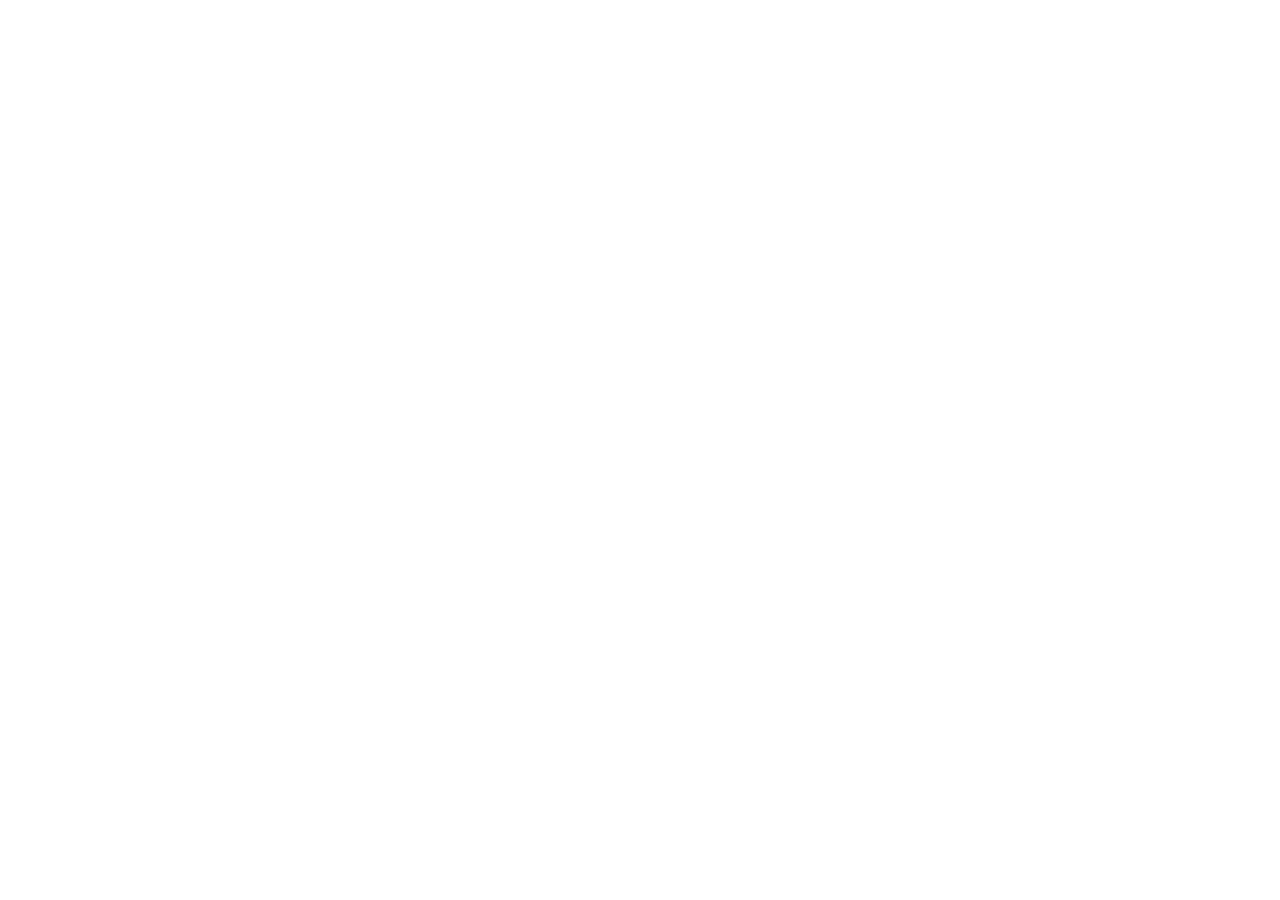
==== commit 3f5d9a5c: "Delete CSS styles from index.html Removed extensive CSS styles for the homepage layout." ====
--- a/index.html
+++ b/index.html
@@ -31,7 +31,7 @@
     <link rel="stylesheet" href="animations.css">
 
     <style>
-        /* =========================================================
+        /* 
            RENU STORE PRO - MODERN GROCERY HOMEPAGE
            ========================================================= */
 
@@ -1002,144 +1002,6 @@
                 height: 42px;
             }
 
-            .category-nav-inner {
-                gap: 20px;
-            }
-
-            .hero-box {
-                grid-template-columns: 1fr;
-                min-height: 510px;
-            }
-
-            .hero-copy {
-                padding: 30px 22px 0;
-                text-align: center;
-            }
-
-            .hero-copy h1 {
-                font-size: 32px;
-            }
-
-            .hero-copy p {
-                margin-left: auto;
-                margin-right: auto;
-            }
-
-            .hero-buttons,
-            .hero-features {
-                justify-content: center;
-            }
-
-            .hero-features {
-                gap: 10px;
-                flex-wrap: wrap;
-            }
-
-            .hero-image-area {
-                padding: 0 15px 25px;
-                height: 230px;
-            }
-
-            .hero-discount {
-                width: 67px;
-                height: 67px;
-                right: 15px;
-                top: 15px;
-            }
-
-            .hero-discount strong {
-                font-size: 17px;
-            }
-
-            .quick-categories {
-                display: flex;
-                overflow-x: auto;
-                scrollbar-width: none;
-            }
-
-            .quick-categories::-webkit-scrollbar {
-                display: none;
-            }
-
-            .quick-category {
-                min-width: 100px;
-            }
-
-            .product-row {
-                display: flex;
-                overflow-x: auto;
-                scrollbar-width: none;
-                padding-bottom: 8px;
-            }
-
-            .product-row::-webkit-scrollbar {
-                display: none;
-            }
-
-            .modern-product {
-                min-width: 165px;
-            }
-
-            .offer-grid {
-                grid-template-columns: 1fr;
-            }
-
-            .shop-category-row {
-                display: flex;
-                overflow-x: auto;
-                scrollbar-width: none;
-            }
-
-            .shop-category-row::-webkit-scrollbar {
-                display: none;
-            }
-
-            .shop-category {
-                min-width: 90px;
-            }
-
-            .benefit-row {
-                grid-template-columns: 1fr 1fr;
-            }
-
-            .benefit {
-                padding: 12px;
-            }
-
-            .testimonial-row {
-                grid-template-columns: 1fr;
-            }
-
-            .newsletter-modern {
-                flex-direction: column;
-                align-items: stretch;
-                text-align: center;
-            }
-
-            .newsletter-form-modern {
-                width: 100%;
-            }
-
-            .footer-grid-modern {
-                grid-template-columns: 1fr 1fr;
-                gap: 25px;
-            }
-
-            .footer-brand {
-                grid-column: span 2;
-            }
-
-            .footer-bottom-modern {
-                flex-direction: column;
-                gap: 10px;
-                text-align: center;
-            }
-        }
-    </style>
-</head>
-
-<body>
-
 <!-- =========================================================
      TOP BAR
      ========================================================= -->
